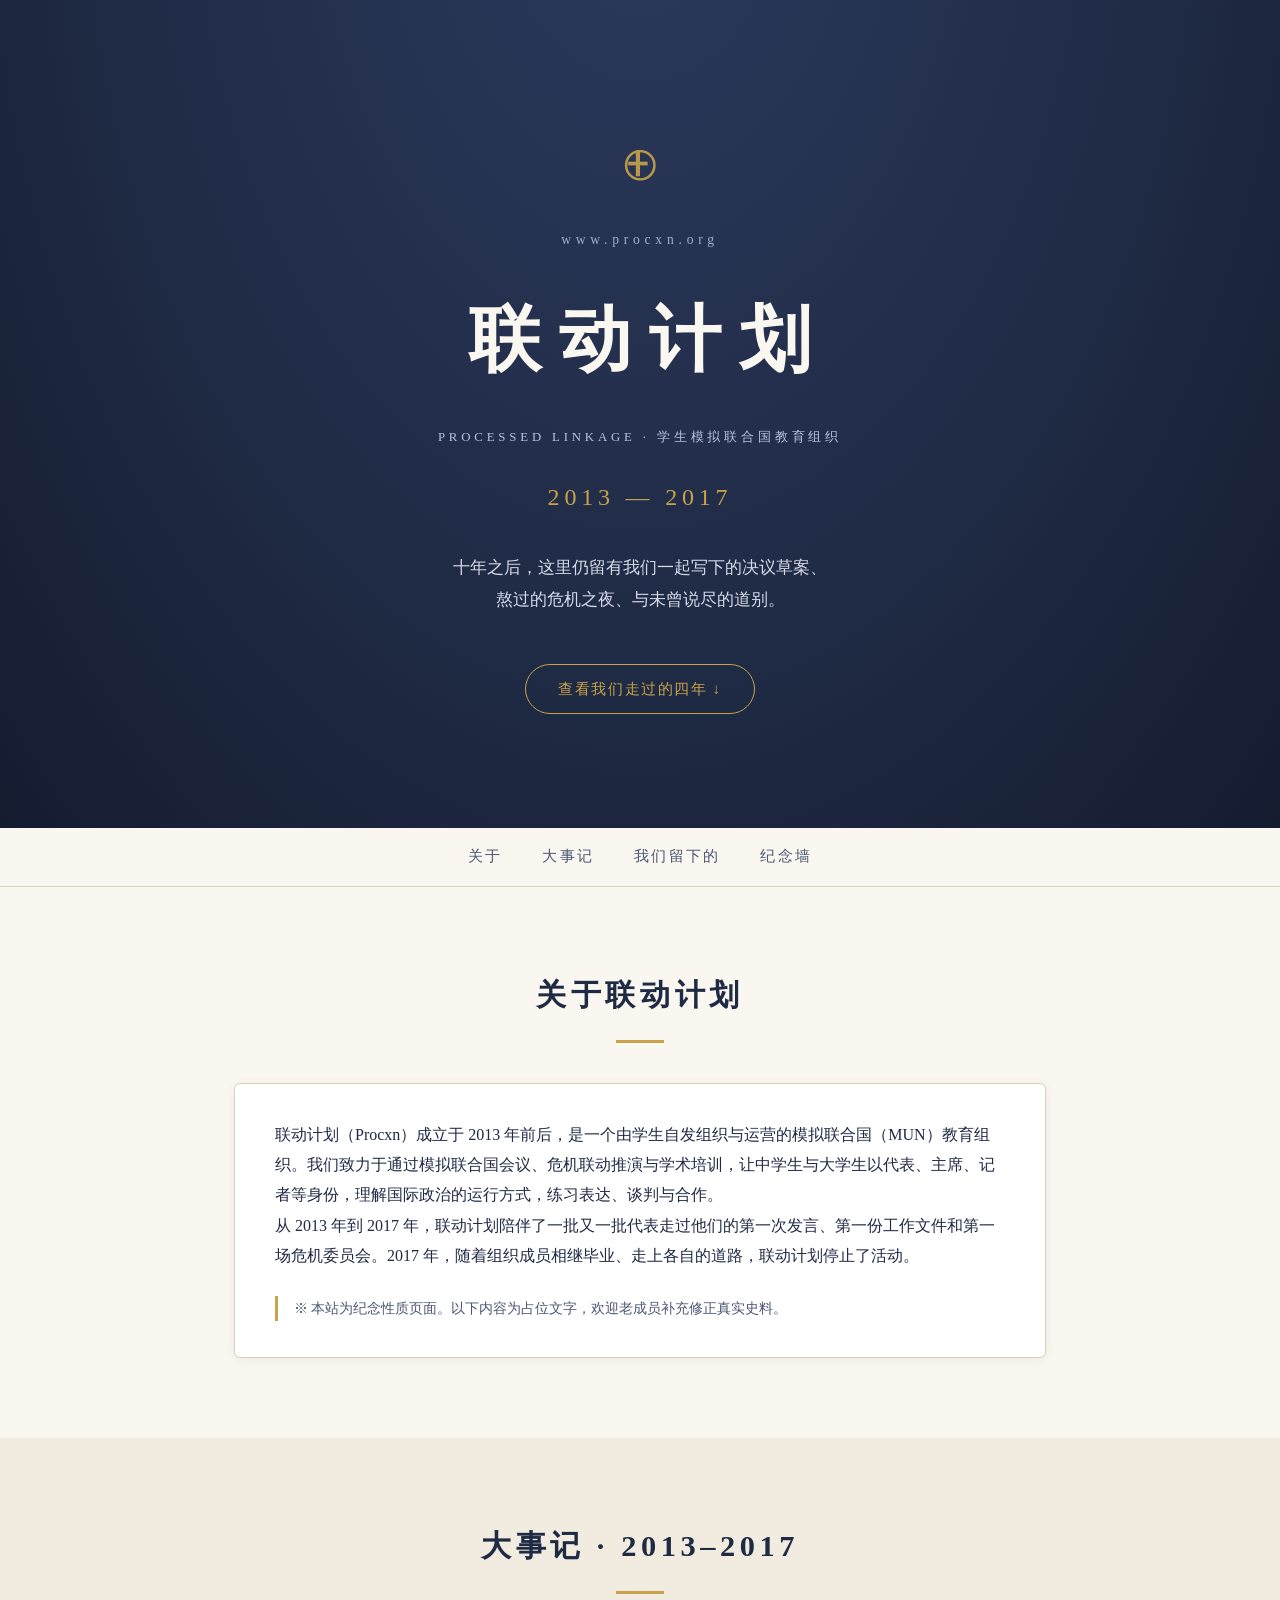
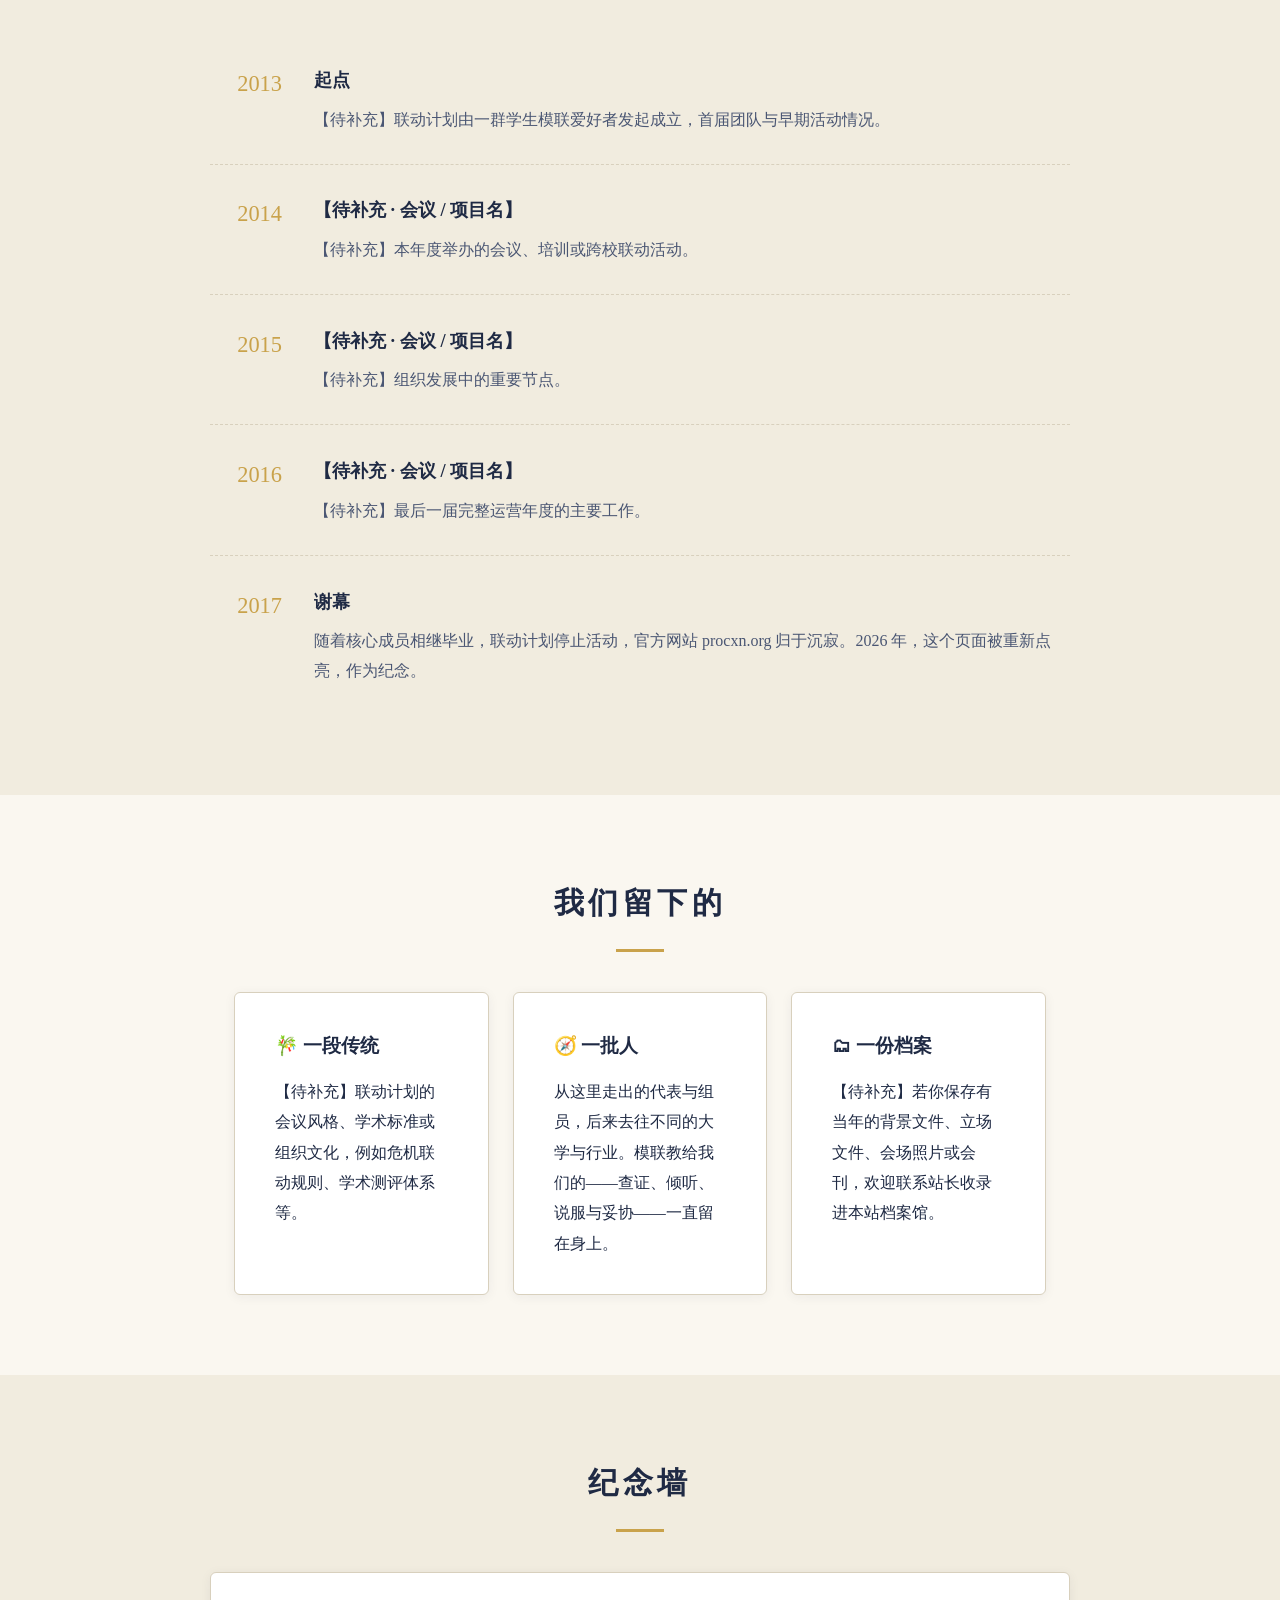
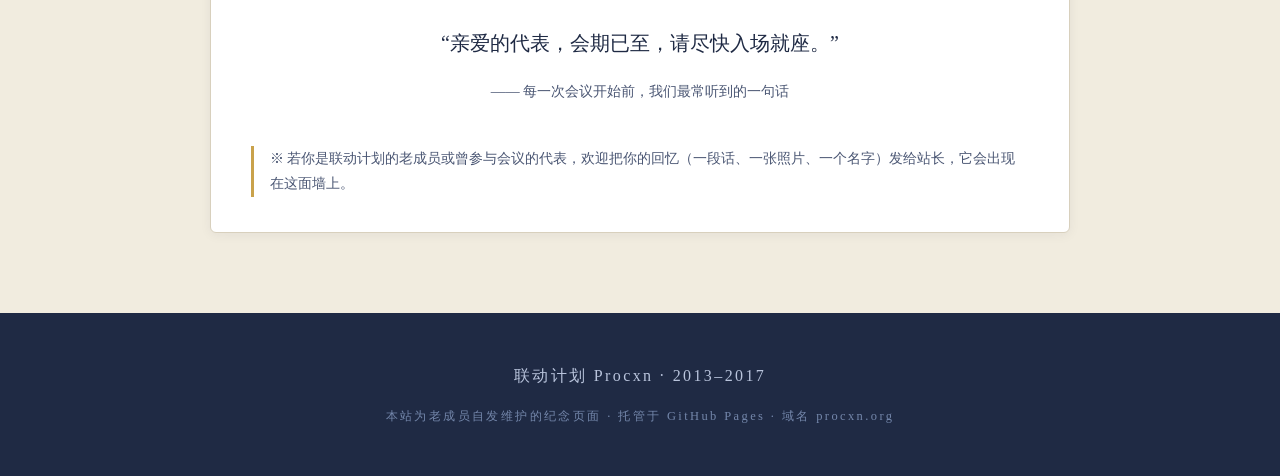
==== index.html @ 9a29ee9c "init: 联动计划纪念页（2013-2017）" ====
<!DOCTYPE html>
<html lang="zh-CN">
<head>
<meta charset="UTF-8">
<meta name="viewport" content="width=device-width, initial-scale=1.0">
<title>联动计划 Procxn · 2013–2017 纪念页</title>
<meta name="description" content="联动计划（procxn.org）——国内学生模拟联合国教育组织的纪念页面，纪念 2013–2017 年间我们一起完成的工作。">
<link rel="icon" href="data:image/svg+xml,%3Csvg xmlns='http://www.w3.org/2000/svg' viewBox='0 0 100 100'%3E%3Ccircle cx='50' cy='50' r='46' fill='%231f2a44'/%3E%3Ctext x='50' y='63' font-size='42' text-anchor='middle' fill='%23e8c979' font-family='Georgia,serif'%3EP%3C/text%3E%3C/svg%3E">
<link rel="stylesheet" href="style.css">
</head>
<body>

<header class="hero">
  <div class="hero-inner">
    <div class="emblem" aria-hidden="true">⊕</div>
    <p class="hero-domain">www.procxn.org</p>
    <h1>联动计划</h1>
    <p class="hero-sub">PROCESSED&nbsp;LINKAGE&nbsp;·&nbsp;学生模拟联合国教育组织</p>
    <p class="hero-years">2013 — 2017</p>
    <p class="hero-epitaph">十年之后，这里仍留有我们一起写下的决议草案、<br>熬过的危机之夜、与未曾说尽的道别。</p>
    <a class="hero-cta" href="#timeline">查看我们走过的四年 ↓</a>
  </div>
</header>

<nav class="nav" id="nav">
  <a href="#about">关于</a>
  <a href="#timeline">大事记</a>
  <a href="#legacy">我们留下的</a>
  <a href="#memory">纪念墙</a>
</nav>

<main>

<section class="section" id="about">
  <h2>关于联动计划</h2>
  <div class="card">
    <p>联动计划（Procxn）成立于 2013 年前后，是一个由学生自发组织与运营的模拟联合国（MUN）教育组织。我们致力于通过模拟联合国会议、危机联动推演与学术培训，让中学生与大学生以代表、主席、记者等身份，理解国际政治的运行方式，练习表达、谈判与合作。</p>
    <p>从 2013 年到 2017 年，联动计划陪伴了一批又一批代表走过他们的第一次发言、第一份工作文件和第一场危机委员会。2017 年，随着组织成员相继毕业、走上各自的道路，联动计划停止了活动。</p>
    <p class="note">※ 本站为纪念性质页面。以下内容为占位文字，欢迎老成员补充修正真实史料。</p>
  </div>
</section>

<section class="section section-alt" id="timeline">
  <h2>大事记 · 2013–2017</h2>
  <ol class="timeline">
    <li>
      <span class="tl-year">2013</span>
      <div class="tl-body">
        <h3>起点</h3>
        <p>【待补充】联动计划由一群学生模联爱好者发起成立，首届团队与早期活动情况。</p>
      </div>
    </li>
    <li>
      <span class="tl-year">2014</span>
      <div class="tl-body">
        <h3>【待补充 · 会议 / 项目名】</h3>
        <p>【待补充】本年度举办的会议、培训或跨校联动活动。</p>
      </div>
    </li>
    <li>
      <span class="tl-year">2015</span>
      <div class="tl-body">
        <h3>【待补充 · 会议 / 项目名】</h3>
        <p>【待补充】组织发展中的重要节点。</p>
      </div>
    </li>
    <li>
      <span class="tl-year">2016</span>
      <div class="tl-body">
        <h3>【待补充 · 会议 / 项目名】</h3>
        <p>【待补充】最后一届完整运营年度的主要工作。</p>
      </div>
    </li>
    <li>
      <span class="tl-year">2017</span>
      <div class="tl-body">
        <h3>谢幕</h3>
        <p>随着核心成员相继毕业，联动计划停止活动，官方网站 procxn.org 归于沉寂。2026 年，这个页面被重新点亮，作为纪念。</p>
      </div>
    </li>
  </ol>
</section>

<section class="section" id="legacy">
  <h2>我们留下的</h2>
  <div class="grid">
    <div class="card">
      <h3>🎋 一段传统</h3>
      <p>【待补充】联动计划的会议风格、学术标准或组织文化，例如危机联动规则、学术测评体系等。</p>
    </div>
    <div class="card">
      <h3>🧭 一批人</h3>
      <p>从这里走出的代表与组员，后来去往不同的大学与行业。模联教给我们的——查证、倾听、说服与妥协——一直留在身上。</p>
    </div>
    <div class="card">
      <h3>🗂 一份档案</h3>
      <p>【待补充】若你保存有当年的背景文件、立场文件、会场照片或会刊，欢迎联系站长收录进本站档案馆。</p>
    </div>
  </div>
</section>

<section class="section section-alt" id="memory">
  <h2>纪念墙</h2>
  <div class="card">
    <blockquote>
      “亲爱的代表，会期已至，请尽快入场就座。”
      <footer>—— 每一次会议开始前，我们最常听到的一句话</footer>
    </blockquote>
    <p class="note">※ 若你是联动计划的老成员或曾参与会议的代表，欢迎把你的回忆（一段话、一张照片、一个名字）发给站长，它会出现在这面墙上。</p>
  </div>
</section>

</main>

<footer class="footer">
  <p>联动计划 Procxn · 2013–2017</p>
  <p class="footer-small">本站为老成员自发维护的纪念页面 · 托管于 GitHub Pages · 域名 procxn.org</p>
</footer>

<script>
// 平滑滚动
document.querySelectorAll('a[href^="#"]').forEach(a => {
  a.addEventListener('click', e => {
    const t = document.querySelector(a.getAttribute('href'));
    if (t) { e.preventDefault(); t.scrollIntoView({ behavior: 'smooth' }); }
  });
});
</script>
</body>
</html>
---- style.css ----
/* 联动计划纪念页样式 —— 沉稳、庄重、略带联合国蓝与金色 */

:root {
  --ink: #1f2a44;        /* 联合国式深蓝 */
  --ink-soft: #4a5673;
  --paper: #faf7f0;      /* 米白纸张色 */
  --paper-alt: #f1ecdf;
  --gold: #c9a24b;       /* 纪念金 */
  --line: #d8d0bd;
}

* { box-sizing: border-box; margin: 0; padding: 0; }

html { scroll-behavior: smooth; }

body {
  font-family: "Source Han Serif SC", "Noto Serif SC", "Songti SC", SimSun, Georgia, serif;
  color: var(--ink);
  background: var(--paper);
  line-height: 1.9;
}

/* ---------- Hero ---------- */
.hero {
  min-height: 92vh;
  display: flex;
  align-items: center;
  justify-content: center;
  text-align: center;
  background:
    radial-gradient(ellipse at 50% -20%, #2c3a5e 0%, var(--ink) 60%, #141c30 100%);
  color: var(--paper);
  padding: 4rem 1.5rem;
}
.hero-inner { max-width: 720px; }
.emblem {
  font-size: 3.2rem;
  color: var(--gold);
  margin-bottom: 1rem;
  opacity: .9;
}
.hero-domain {
  letter-spacing: .35em;
  font-size: .85rem;
  color: #9fb0d0;
  margin-bottom: 1.2rem;
}
.hero h1 {
  font-size: clamp(2.6rem, 8vw, 4.5rem);
  font-weight: 700;
  letter-spacing: .25em;
  text-indent: .25em; /* 平衡字间距 */
}
.hero-sub {
  margin-top: 1rem;
  font-size: .8rem;
  letter-spacing: .3em;
  color: #b9c4dc;
}
.hero-years {
  margin-top: 1.6rem;
  font-size: 1.5rem;
  color: var(--gold);
  letter-spacing: .2em;
  font-family: Georgia, serif;
}
.hero-epitaph {
  margin-top: 2rem;
  font-size: 1.05rem;
  color: #d7dcea;
}
.hero-cta {
  display: inline-block;
  margin-top: 3rem;
  color: var(--gold);
  text-decoration: none;
  border: 1px solid var(--gold);
  padding: .6rem 2rem;
  border-radius: 2rem;
  font-size: .95rem;
  letter-spacing: .1em;
  transition: background .3s, color .3s;
}
.hero-cta:hover { background: var(--gold); color: #141c30; }

/* ---------- Nav ---------- */
.nav {
  position: sticky;
  top: 0;
  z-index: 10;
  display: flex;
  justify-content: center;
  gap: 2.5rem;
  background: rgba(250, 247, 240, .95);
  border-bottom: 1px solid var(--line);
  padding: .9rem 1rem;
  backdrop-filter: blur(6px);
}
.nav a {
  color: var(--ink-soft);
  text-decoration: none;
  font-size: .95rem;
  letter-spacing: .15em;
}
.nav a:hover { color: var(--gold); }

/* ---------- Sections ---------- */
.section {
  max-width: 860px;
  margin: 0 auto;
  padding: 5rem 1.5rem;
}
.section-alt {
  max-width: none;
  background: var(--paper-alt);
}
.section-alt > * { max-width: 860px; margin-left: auto; margin-right: auto; }

.section h2 {
  font-size: 1.9rem;
  letter-spacing: .15em;
  margin-bottom: 2.5rem;
  text-align: center;
}
.section h2::after {
  content: "";
  display: block;
  width: 3rem;
  height: 3px;
  background: var(--gold);
  margin: 1rem auto 0;
}

.card {
  background: #fff;
  border: 1px solid var(--line);
  border-radius: 6px;
  padding: 2.2rem 2.5rem;
  box-shadow: 0 2px 12px rgba(31, 42, 68, .06);
}

.note {
  margin-top: 1.5rem;
  font-size: .85rem;
  color: var(--ink-soft);
  border-left: 3px solid var(--gold);
  padding-left: 1rem;
}

/* ---------- Timeline ---------- */
.timeline { list-style: none; }
.timeline li {
  display: flex;
  gap: 2rem;
  padding: 1.8rem 0;
  border-bottom: 1px dashed var(--line);
}
.timeline li:last-child { border-bottom: none; }
.tl-year {
  flex: 0 0 4.5rem;
  font-family: Georgia, serif;
  font-size: 1.4rem;
  color: var(--gold);
  text-align: right;
}
.tl-body h3 { font-size: 1.15rem; margin-bottom: .4rem; }
.tl-body p { color: var(--ink-soft); }

/* ---------- Legacy grid ---------- */
.grid {
  display: grid;
  grid-template-columns: repeat(auto-fit, minmax(240px, 1fr));
  gap: 1.5rem;
}
.grid .card h3 { margin-bottom: .8rem; }

/* ---------- Memory ---------- */
blockquote {
  font-size: 1.25rem;
  text-align: center;
  padding: 1rem 0;
}
blockquote footer {
  margin-top: 1rem;
  font-size: .9rem;
  color: var(--ink-soft);
}

/* ---------- Footer ---------- */
.footer {
  background: var(--ink);
  color: #b9c4dc;
  text-align: center;
  padding: 3rem 1.5rem;
  letter-spacing: .15em;
}
.footer-small {
  margin-top: .8rem;
  font-size: .78rem;
  color: #7487ab;
}

@media (max-width: 600px) {
  .timeline li { flex-direction: column; gap: .3rem; }
  .tl-year { text-align: left; }
  .card { padding: 1.5rem 1.4rem; }
}
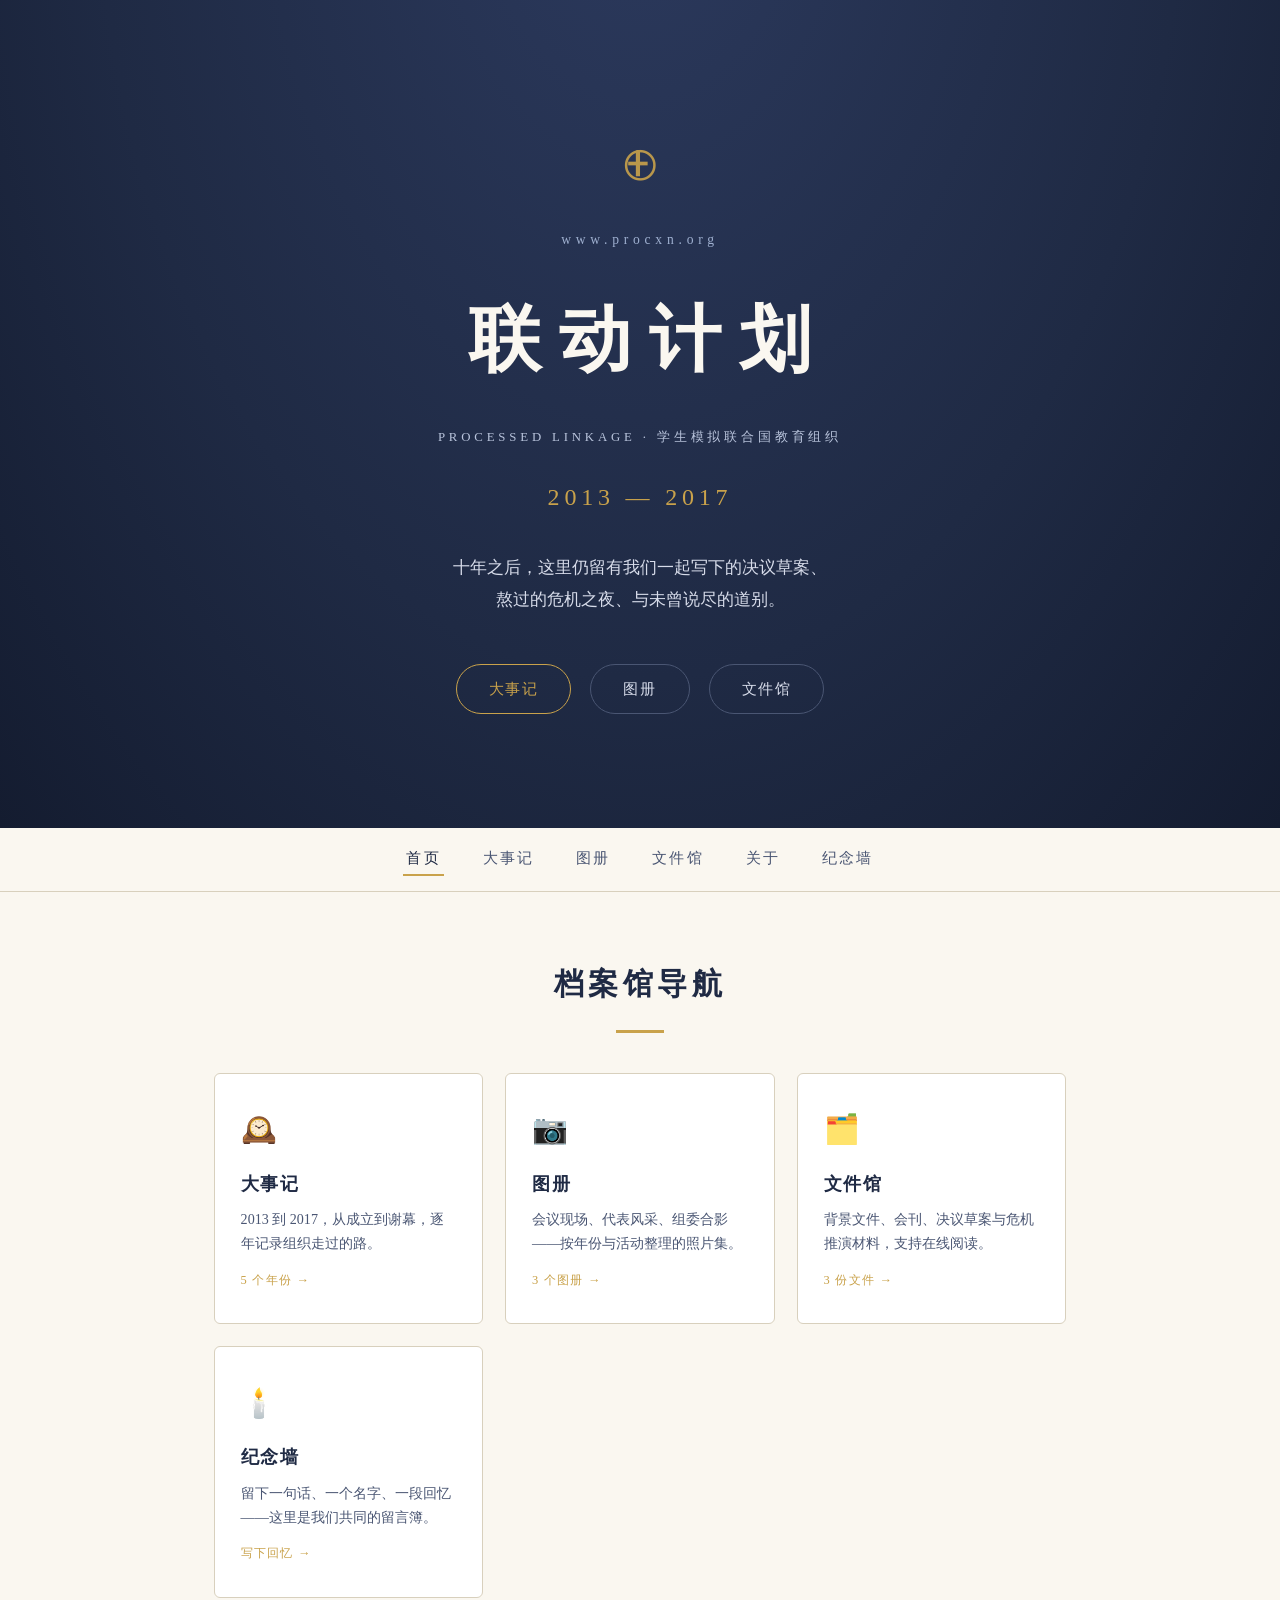
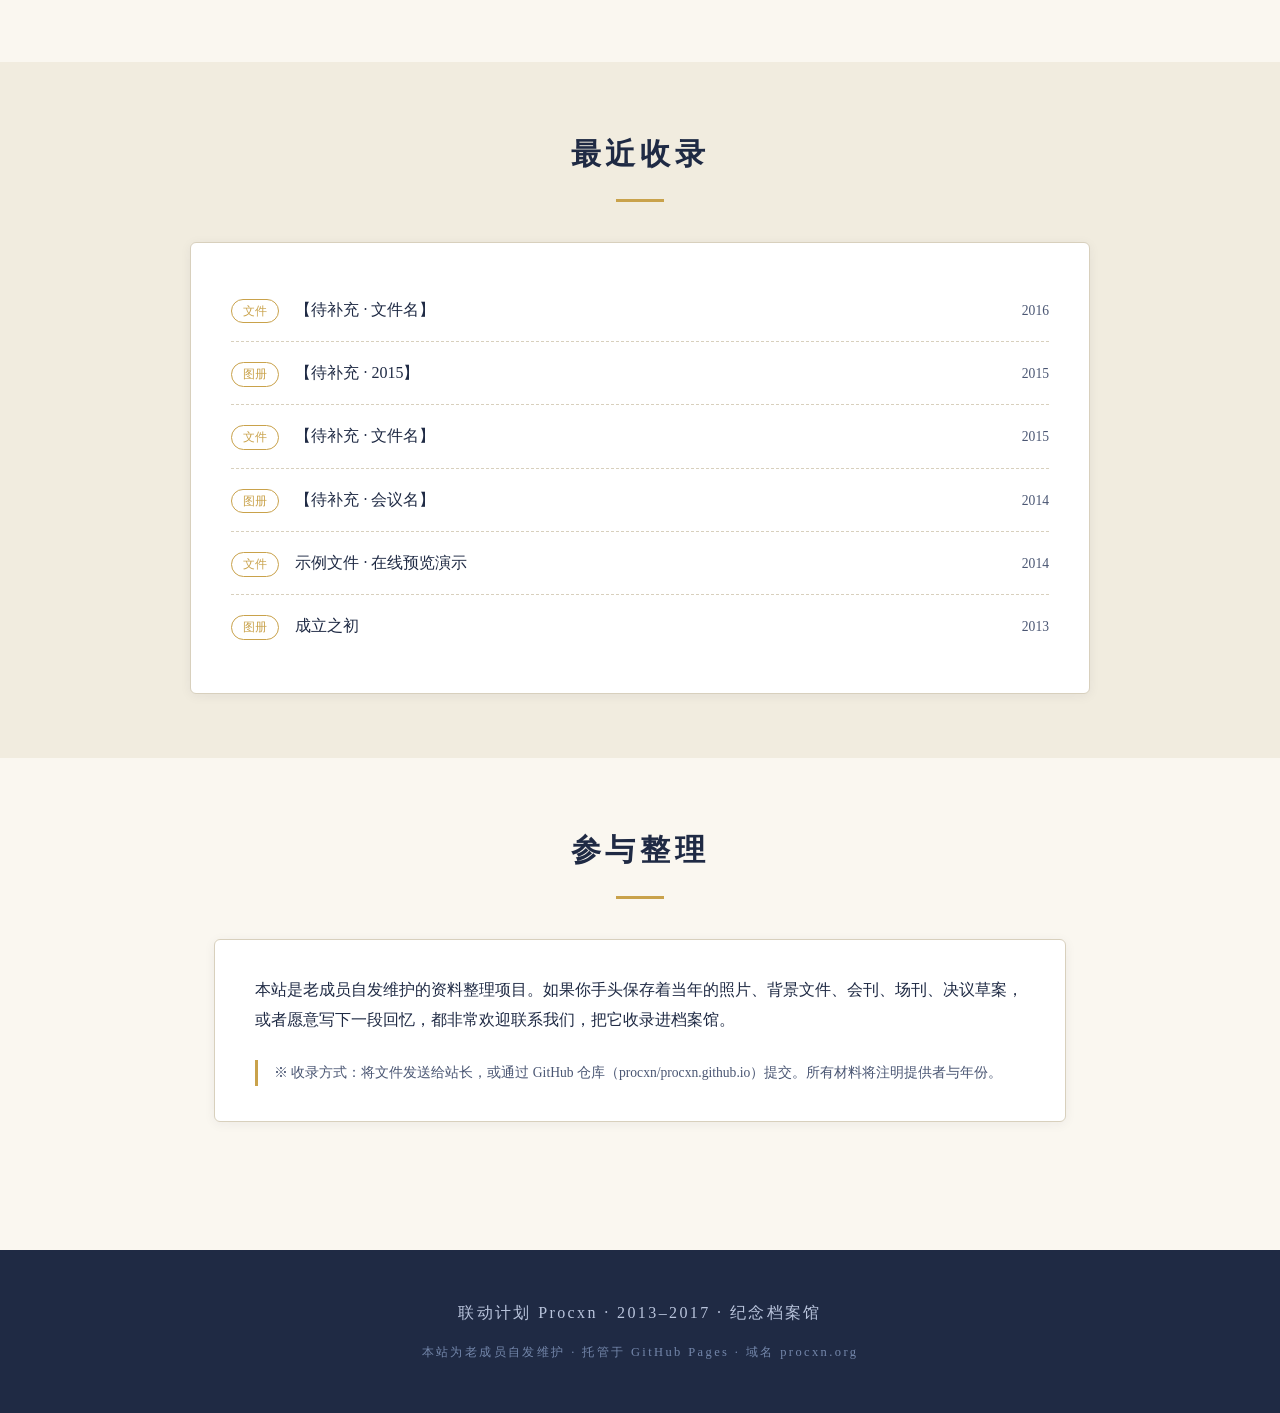
==== commit cff94546: "feat: 扩展为纪念档案馆——图册（灯箱预览）、文件馆（PDF 在线阅读/筛选）、大事记、纪念墙、多页导航" ====
--- a/index.html
+++ b/index.html
@@ -3,8 +3,8 @@
 <head>
 <meta charset="UTF-8">
 <meta name="viewport" content="width=device-width, initial-scale=1.0">
-<title>联动计划 Procxn · 2013–2017 纪念页</title>
-<meta name="description" content="联动计划（procxn.org）——国内学生模拟联合国教育组织的纪念页面，纪念 2013–2017 年间我们一起完成的工作。">
+<title>联动计划 Procxn · 2013–2017 纪念档案馆</title>
+<meta name="description" content="联动计划（procxn.org）——国内学生模拟联合国教育组织的纪念档案馆：大事记、图册、历史文件与纪念墙。">
 <link rel="icon" href="data:image/svg+xml,%3Csvg xmlns='http://www.w3.org/2000/svg' viewBox='0 0 100 100'%3E%3Ccircle cx='50' cy='50' r='46' fill='%231f2a44'/%3E%3Ctext x='50' y='63' font-size='42' text-anchor='middle' fill='%23e8c979' font-family='Georgia,serif'%3EP%3C/text%3E%3C/svg%3E">
 <link rel="stylesheet" href="style.css">
 </head>
@@ -18,113 +18,104 @@
     <p class="hero-sub">PROCESSED&nbsp;LINKAGE&nbsp;·&nbsp;学生模拟联合国教育组织</p>
     <p class="hero-years">2013 — 2017</p>
     <p class="hero-epitaph">十年之后，这里仍留有我们一起写下的决议草案、<br>熬过的危机之夜、与未曾说尽的道别。</p>
-    <a class="hero-cta" href="#timeline">查看我们走过的四年 ↓</a>
+    <div class="hero-actions">
+      <a class="hero-cta" href="timeline.html">大事记</a>
+      <a class="btn-line" href="gallery.html">图册</a>
+      <a class="btn-line" href="documents.html">文件馆</a>
+    </div>
   </div>
 </header>
 
-<nav class="nav" id="nav">
-  <a href="#about">关于</a>
-  <a href="#timeline">大事记</a>
-  <a href="#legacy">我们留下的</a>
-  <a href="#memory">纪念墙</a>
+<nav class="nav">
+  <a href="index.html" class="active">首页</a>
+  <a href="timeline.html">大事记</a>
+  <a href="gallery.html">图册</a>
+  <a href="documents.html">文件馆</a>
+  <a href="about.html">关于</a>
+  <a href="memory.html">纪念墙</a>
 </nav>
 
 <main>
 
-<section class="section" id="about">
-  <h2>关于联动计划</h2>
-  <div class="card">
-    <p>联动计划（Procxn）成立于 2013 年前后，是一个由学生自发组织与运营的模拟联合国（MUN）教育组织。我们致力于通过模拟联合国会议、危机联动推演与学术培训，让中学生与大学生以代表、主席、记者等身份，理解国际政治的运行方式，练习表达、谈判与合作。</p>
-    <p>从 2013 年到 2017 年，联动计划陪伴了一批又一批代表走过他们的第一次发言、第一份工作文件和第一场危机委员会。2017 年，随着组织成员相继毕业、走上各自的道路，联动计划停止了活动。</p>
-    <p class="note">※ 本站为纪念性质页面。以下内容为占位文字，欢迎老成员补充修正真实史料。</p>
+<section class="section">
+  <h2>档案馆导航</h2>
+  <div class="portal">
+    <a href="timeline.html">
+      <span class="ico">🕰️</span>
+      <h3>大事记</h3>
+      <p>2013 到 2017，从成立到谢幕，逐年记录组织走过的路。</p>
+      <span class="cnt">5 个年份 →</span>
+    </a>
+    <a href="gallery.html">
+      <span class="ico">📷</span>
+      <h3>图册</h3>
+      <p>会议现场、代表风采、组委合影——按年份与活动整理的照片集。</p>
+      <span class="cnt" id="album-count"></span>
+    </a>
+    <a href="documents.html">
+      <span class="ico">🗂️</span>
+      <h3>文件馆</h3>
+      <p>背景文件、会刊、决议草案与危机推演材料，支持在线阅读。</p>
+      <span class="cnt" id="doc-count"></span>
+    </a>
+    <a href="memory.html">
+      <span class="ico">🕯️</span>
+      <h3>纪念墙</h3>
+      <p>留下一句话、一个名字、一段回忆——这里是我们共同的留言簿。</p>
+      <span class="cnt">写下回忆 →</span>
+    </a>
   </div>
 </section>
 
-<section class="section section-alt" id="timeline">
-  <h2>大事记 · 2013–2017</h2>
-  <ol class="timeline">
-    <li>
-      <span class="tl-year">2013</span>
-      <div class="tl-body">
-        <h3>起点</h3>
-        <p>【待补充】联动计划由一群学生模联爱好者发起成立，首届团队与早期活动情况。</p>
-      </div>
-    </li>
-    <li>
-      <span class="tl-year">2014</span>
-      <div class="tl-body">
-        <h3>【待补充 · 会议 / 项目名】</h3>
-        <p>【待补充】本年度举办的会议、培训或跨校联动活动。</p>
-      </div>
-    </li>
-    <li>
-      <span class="tl-year">2015</span>
-      <div class="tl-body">
-        <h3>【待补充 · 会议 / 项目名】</h3>
-        <p>【待补充】组织发展中的重要节点。</p>
-      </div>
-    </li>
-    <li>
-      <span class="tl-year">2016</span>
-      <div class="tl-body">
-        <h3>【待补充 · 会议 / 项目名】</h3>
-        <p>【待补充】最后一届完整运营年度的主要工作。</p>
-      </div>
-    </li>
-    <li>
-      <span class="tl-year">2017</span>
-      <div class="tl-body">
-        <h3>谢幕</h3>
-        <p>随着核心成员相继毕业，联动计划停止活动，官方网站 procxn.org 归于沉寂。2026 年，这个页面被重新点亮，作为纪念。</p>
-      </div>
-    </li>
-  </ol>
-</section>
-
-<section class="section" id="legacy">
-  <h2>我们留下的</h2>
-  <div class="grid">
-    <div class="card">
-      <h3>🎋 一段传统</h3>
-      <p>【待补充】联动计划的会议风格、学术标准或组织文化，例如危机联动规则、学术测评体系等。</p>
-    </div>
-    <div class="card">
-      <h3>🧭 一批人</h3>
-      <p>从这里走出的代表与组员，后来去往不同的大学与行业。模联教给我们的——查证、倾听、说服与妥协——一直留在身上。</p>
-    </div>
-    <div class="card">
-      <h3>🗂 一份档案</h3>
-      <p>【待补充】若你保存有当年的背景文件、立场文件、会场照片或会刊，欢迎联系站长收录进本站档案馆。</p>
-    </div>
+<section class="section section-alt">
+  <div class="inner">
+    <h2>最近收录</h2>
+    <div class="card" id="recent-list"></div>
   </div>
 </section>
 
-<section class="section section-alt" id="memory">
-  <h2>纪念墙</h2>
+<section class="section">
+  <h2>参与整理</h2>
   <div class="card">
-    <blockquote>
-      “亲爱的代表，会期已至，请尽快入场就座。”
-      <footer>—— 每一次会议开始前，我们最常听到的一句话</footer>
-    </blockquote>
-    <p class="note">※ 若你是联动计划的老成员或曾参与会议的代表，欢迎把你的回忆（一段话、一张照片、一个名字）发给站长，它会出现在这面墙上。</p>
+    <p>本站是老成员自发维护的资料整理项目。如果你手头保存着当年的照片、背景文件、会刊、场刊、决议草案，或者愿意写下一段回忆，都非常欢迎联系我们，把它收录进档案馆。</p>
+    <p class="note">※ 收录方式：将文件发送给站长，或通过 GitHub 仓库（procxn/procxn.github.io）提交。所有材料将注明提供者与年份。</p>
   </div>
 </section>
 
 </main>
 
 <footer class="footer">
-  <p>联动计划 Procxn · 2013–2017</p>
-  <p class="footer-small">本站为老成员自发维护的纪念页面 · 托管于 GitHub Pages · 域名 procxn.org</p>
+  <p>联动计划 Procxn · 2013–2017 · 纪念档案馆</p>
+  <p class="footer-small">本站为老成员自发维护 · 托管于 GitHub Pages · 域名 procxn.org</p>
 </footer>
 
+<script src="data.js"></script>
 <script>
-// 平滑滚动
-document.querySelectorAll('a[href^="#"]').forEach(a => {
-  a.addEventListener('click', e => {
-    const t = document.querySelector(a.getAttribute('href'));
-    if (t) { e.preventDefault(); t.scrollIntoView({ behavior: 'smooth' }); }
+// 板块计数
+document.getElementById('album-count').textContent =
+  SITE_DATA.albums.length + ' 个图册 →';
+document.getElementById('doc-count').textContent =
+  SITE_DATA.documents.length + ' 份文件 →';
+
+// 最近收录：图册与文件按年份倒序取前 6
+(function () {
+  var items = [];
+  SITE_DATA.albums.forEach(function (a) {
+    items.push({ type: '图册', title: a.title, year: a.year,
+                 href: 'album.html?album=' + encodeURIComponent(a.id) });
   });
-});
+  SITE_DATA.documents.forEach(function (d) {
+    items.push({ type: '文件', title: d.title, year: d.year, href: 'documents.html' });
+  });
+  items.sort(function (x, y) { return (y.year + '').localeCompare(x.year + ''); });
+  var box = document.getElementById('recent-list');
+  if (!items.length) { box.innerHTML = '<p class="note">暂无收录。</p>'; return; }
+  box.innerHTML = items.slice(0, 6).map(function (it) {
+    return '<div class="recent-item"><span class="tag">' + it.type + '</span>' +
+           '<a href="' + it.href + '">' + it.title + '</a>' +
+           '<span class="yr">' + it.year + '</span></div>';
+  }).join('');
+})();
 </script>
 </body>
 </html>
--- a/style.css
+++ b/style.css
@@ -1,16 +1,15 @@
-/* 联动计划纪念页样式 —— 沉稳、庄重、略带联合国蓝与金色 */
+/* 联动计划纪念档案馆 —— 沉稳、庄重、联合国蓝与纪念金 */
 
 :root {
-  --ink: #1f2a44;        /* 联合国式深蓝 */
+  --ink: #1f2a44;
   --ink-soft: #4a5673;
-  --paper: #faf7f0;      /* 米白纸张色 */
+  --paper: #faf7f0;
   --paper-alt: #f1ecdf;
-  --gold: #c9a24b;       /* 纪念金 */
+  --gold: #c9a24b;
   --line: #d8d0bd;
 }
 
 * { box-sizing: border-box; margin: 0; padding: 0; }
-
 html { scroll-behavior: smooth; }
 
 body {
@@ -20,58 +19,32 @@
   line-height: 1.9;
 }
 
-/* ---------- Hero ---------- */
+/* ---------- 首页 Hero ---------- */
 .hero {
   min-height: 92vh;
   display: flex;
   align-items: center;
   justify-content: center;
   text-align: center;
-  background:
-    radial-gradient(ellipse at 50% -20%, #2c3a5e 0%, var(--ink) 60%, #141c30 100%);
+  background: radial-gradient(ellipse at 50% -20%, #2c3a5e 0%, var(--ink) 60%, #141c30 100%);
   color: var(--paper);
   padding: 4rem 1.5rem;
 }
-.hero-inner { max-width: 720px; }
-.emblem {
-  font-size: 3.2rem;
-  color: var(--gold);
-  margin-bottom: 1rem;
-  opacity: .9;
-}
-.hero-domain {
-  letter-spacing: .35em;
-  font-size: .85rem;
-  color: #9fb0d0;
-  margin-bottom: 1.2rem;
-}
+.hero-inner { max-width: 760px; }
+.emblem { font-size: 3.2rem; color: var(--gold); margin-bottom: 1rem; opacity: .9; }
+.hero-domain { letter-spacing: .35em; font-size: .85rem; color: #9fb0d0; margin-bottom: 1.2rem; }
 .hero h1 {
   font-size: clamp(2.6rem, 8vw, 4.5rem);
   font-weight: 700;
   letter-spacing: .25em;
-  text-indent: .25em; /* 平衡字间距 */
-}
-.hero-sub {
-  margin-top: 1rem;
-  font-size: .8rem;
-  letter-spacing: .3em;
-  color: #b9c4dc;
-}
-.hero-years {
-  margin-top: 1.6rem;
-  font-size: 1.5rem;
-  color: var(--gold);
-  letter-spacing: .2em;
-  font-family: Georgia, serif;
-}
-.hero-epitaph {
-  margin-top: 2rem;
-  font-size: 1.05rem;
-  color: #d7dcea;
-}
-.hero-cta {
+  text-indent: .25em;
+}
+.hero-sub { margin-top: 1rem; font-size: .8rem; letter-spacing: .3em; color: #b9c4dc; }
+.hero-years { margin-top: 1.6rem; font-size: 1.5rem; color: var(--gold); letter-spacing: .2em; font-family: Georgia, serif; }
+.hero-epitaph { margin-top: 2rem; font-size: 1.05rem; color: #d7dcea; }
+.hero-actions { margin-top: 3rem; display: flex; gap: 1.2rem; justify-content: center; flex-wrap: wrap; }
+.hero-cta, .btn-gold, .btn-line {
   display: inline-block;
-  margin-top: 3rem;
   color: var(--gold);
   text-decoration: none;
   border: 1px solid var(--gold);
@@ -80,128 +53,238 @@
   font-size: .95rem;
   letter-spacing: .1em;
   transition: background .3s, color .3s;
-}
-.hero-cta:hover { background: var(--gold); color: #141c30; }
-
-/* ---------- Nav ---------- */
+  cursor: pointer;
+  background: transparent;
+  font-family: inherit;
+}
+.btn-line { color: #d7dcea; border-color: #4a5673; }
+.hero-cta:hover, .btn-gold:hover { background: var(--gold); color: #141c30; }
+.btn-line:hover { border-color: var(--gold); color: var(--gold); }
+
+/* ---------- 子页页头 ---------- */
+.pagehead {
+  background: linear-gradient(180deg, #223052 0%, var(--ink) 100%);
+  color: var(--paper);
+  text-align: center;
+  padding: 4rem 1.5rem 3rem;
+}
+.pagehead h1 { font-size: 2.2rem; letter-spacing: .2em; text-indent: .2em; }
+.pagehead p { margin-top: .8rem; color: #b9c4dc; font-size: .95rem; letter-spacing: .1em; }
+.crumb { margin-bottom: 1.2rem; font-size: .85rem; letter-spacing: .1em; }
+.crumb a { color: #9fb0d0; text-decoration: none; }
+.crumb a:hover { color: var(--gold); }
+
+/* ---------- 导航 ---------- */
 .nav {
   position: sticky;
   top: 0;
   z-index: 10;
   display: flex;
   justify-content: center;
-  gap: 2.5rem;
-  background: rgba(250, 247, 240, .95);
+  gap: 2.2rem;
+  background: rgba(250, 247, 240, .96);
   border-bottom: 1px solid var(--line);
   padding: .9rem 1rem;
   backdrop-filter: blur(6px);
-}
-.nav a {
-  color: var(--ink-soft);
-  text-decoration: none;
-  font-size: .95rem;
-  letter-spacing: .15em;
-}
+  flex-wrap: wrap;
+}
+.nav a { color: var(--ink-soft); text-decoration: none; font-size: .95rem; letter-spacing: .15em; padding: .1rem .2rem; }
 .nav a:hover { color: var(--gold); }
-
-/* ---------- Sections ---------- */
-.section {
-  max-width: 860px;
-  margin: 0 auto;
-  padding: 5rem 1.5rem;
-}
-.section-alt {
-  max-width: none;
-  background: var(--paper-alt);
-}
-.section-alt > * { max-width: 860px; margin-left: auto; margin-right: auto; }
-
+.nav a.active { color: var(--ink); border-bottom: 2px solid var(--gold); }
+
+/* ---------- 通用区块 ---------- */
+.section { max-width: 900px; margin: 0 auto; padding: 4rem 1.5rem; }
+.section-alt { max-width: none; background: var(--paper-alt); }
+.section-alt > .inner { max-width: 900px; margin: 0 auto; }
 .section h2 {
-  font-size: 1.9rem;
-  letter-spacing: .15em;
-  margin-bottom: 2.5rem;
-  text-align: center;
+  font-size: 1.9rem; letter-spacing: .15em; margin-bottom: 2.5rem; text-align: center;
 }
 .section h2::after {
-  content: "";
-  display: block;
-  width: 3rem;
-  height: 3px;
-  background: var(--gold);
-  margin: 1rem auto 0;
-}
-
+  content: ""; display: block; width: 3rem; height: 3px;
+  background: var(--gold); margin: 1rem auto 0;
+}
 .card {
+  background: #fff; border: 1px solid var(--line); border-radius: 6px;
+  padding: 2.2rem 2.5rem; box-shadow: 0 2px 12px rgba(31, 42, 68, .06);
+}
+.note {
+  margin-top: 1.5rem; font-size: .85rem; color: var(--ink-soft);
+  border-left: 3px solid var(--gold); padding-left: 1rem;
+}
+
+/* ---------- 首页板块卡片 ---------- */
+.portal {
+  display: grid;
+  grid-template-columns: repeat(auto-fit, minmax(230px, 1fr));
+  gap: 1.4rem;
+}
+.portal a {
+  display: block; text-decoration: none; color: inherit;
+  background: #fff; border: 1px solid var(--line); border-radius: 6px;
+  padding: 1.8rem 1.6rem; transition: transform .2s, box-shadow .2s, border-color .2s;
+}
+.portal a:hover {
+  transform: translateY(-4px);
+  box-shadow: 0 8px 24px rgba(31, 42, 68, .12);
+  border-color: var(--gold);
+}
+.portal .ico { font-size: 1.8rem; }
+.portal h3 { margin: .6rem 0 .4rem; font-size: 1.15rem; letter-spacing: .1em; }
+.portal p { font-size: .88rem; color: var(--ink-soft); line-height: 1.7; }
+.portal .cnt { display: inline-block; margin-top: .8rem; font-size: .78rem; color: var(--gold); letter-spacing: .1em; }
+
+/* 最近收录 */
+.recent-item {
+  display: flex; gap: 1rem; align-items: baseline;
+  padding: 1rem 0; border-bottom: 1px dashed var(--line);
+}
+.recent-item:last-child { border-bottom: none; }
+.recent-item .tag {
+  flex: 0 0 auto; font-size: .75rem; color: var(--gold);
+  border: 1px solid var(--gold); border-radius: 1rem; padding: 0 .7rem;
+}
+.recent-item a { color: var(--ink); text-decoration: none; }
+.recent-item a:hover { color: var(--gold); }
+.recent-item .yr { margin-left: auto; color: var(--ink-soft); font-size: .85rem; font-family: Georgia, serif; }
+
+/* ---------- 图册列表 ---------- */
+.album-grid {
+  display: grid;
+  grid-template-columns: repeat(auto-fill, minmax(250px, 1fr));
+  gap: 1.5rem;
+}
+.album-card {
+  display: block; text-decoration: none; color: inherit;
+  background: #fff; border: 1px solid var(--line); border-radius: 6px;
+  overflow: hidden; transition: transform .2s, box-shadow .2s;
+}
+.album-card:hover { transform: translateY(-4px); box-shadow: 0 8px 24px rgba(31, 42, 68, .14); }
+.album-card .cover { width: 100%; height: 170px; object-fit: cover; display: block; background: var(--ink); }
+.album-card .cover.empty { display: flex; align-items: center; justify-content: center; color: #9fb0d0; font-size: .9rem; letter-spacing: .2em; }
+.album-card .meta { padding: 1.1rem 1.3rem 1.3rem; }
+.album-card h3 { font-size: 1.08rem; letter-spacing: .08em; }
+.album-card .yr { color: var(--gold); font-family: Georgia, serif; font-size: .9rem; }
+.album-card p { font-size: .85rem; color: var(--ink-soft); margin-top: .4rem; line-height: 1.7; }
+
+/* ---------- 图册内页 ---------- */
+.photo-grid {
+  columns: 3 240px; column-gap: 1rem;
+}
+.photo-grid figure {
+  break-inside: avoid; margin: 0 0 1rem;
+  border: 1px solid var(--line); border-radius: 4px; overflow: hidden;
+  background: #fff; cursor: zoom-in;
+}
+.photo-grid img { width: 100%; display: block; transition: transform .3s; }
+.photo-grid figure:hover img { transform: scale(1.02); }
+.photo-grid figcaption { font-size: .8rem; color: var(--ink-soft); padding: .5rem .8rem; }
+.empty-state {
+  text-align: center; padding: 4rem 1rem; color: var(--ink-soft);
+  border: 1px dashed var(--line); border-radius: 6px; background: #fff;
+}
+.empty-state .ico { font-size: 2.4rem; display: block; margin-bottom: 1rem; opacity: .6; }
+
+/* ---------- 灯箱 ---------- */
+.lightbox {
+  display: none; position: fixed; inset: 0; z-index: 100;
+  background: rgba(10, 14, 24, .94);
+  align-items: center; justify-content: center;
+}
+.lightbox.open { display: flex; }
+.lightbox img { max-width: 88vw; max-height: 82vh; border: 1px solid rgba(201, 162, 75, .4); }
+.lb-caption {
+  position: absolute; bottom: 2.2rem; left: 0; right: 0;
+  text-align: center; color: #d7dcea; font-size: .95rem; letter-spacing: .05em; padding: 0 3rem;
+}
+.lb-count {
+  position: absolute; top: 1.4rem; left: 50%; transform: translateX(-50%);
+  color: #9fb0d0; font-family: Georgia, serif; letter-spacing: .2em; font-size: .9rem;
+}
+.lb-btn {
+  position: absolute; background: none; border: none; color: #e8dfc8;
+  font-size: 2.6rem; cursor: pointer; line-height: 1; padding: 1rem;
+  font-family: Georgia, serif; transition: color .2s;
+}
+.lb-btn:hover { color: var(--gold); }
+.lb-prev { left: .5rem; top: 50%; transform: translateY(-50%); }
+.lb-next { right: .5rem; top: 50%; transform: translateY(-50%); }
+.lb-close { right: .5rem; top: .4rem; font-size: 2rem; }
+
+/* ---------- 文件馆 ---------- */
+.filter-bar { display: flex; gap: .8rem; flex-wrap: wrap; margin-bottom: 2rem; align-items: center; }
+.filter-bar input, .filter-bar select {
+  font-family: inherit; font-size: .92rem; color: var(--ink);
+  border: 1px solid var(--line); border-radius: 4px; padding: .5rem .9rem;
   background: #fff;
-  border: 1px solid var(--line);
-  border-radius: 6px;
-  padding: 2.2rem 2.5rem;
-  box-shadow: 0 2px 12px rgba(31, 42, 68, .06);
-}
-
-.note {
-  margin-top: 1.5rem;
-  font-size: .85rem;
-  color: var(--ink-soft);
-  border-left: 3px solid var(--gold);
-  padding-left: 1rem;
-}
-
-/* ---------- Timeline ---------- */
+}
+.filter-bar input { flex: 1 1 220px; }
+.filter-bar select { min-width: 130px; }
+.doc-grid { display: grid; grid-template-columns: repeat(auto-fill, minmax(260px, 1fr)); gap: 1.4rem; }
+.doc-card {
+  background: #fff; border: 1px solid var(--line); border-radius: 6px;
+  padding: 1.5rem 1.6rem; display: flex; flex-direction: column; gap: .6rem;
+}
+.doc-card .cat {
+  align-self: flex-start; font-size: .75rem; color: var(--gold);
+  border: 1px solid var(--gold); border-radius: 1rem; padding: 0 .7rem; letter-spacing: .1em;
+}
+.doc-card h3 { font-size: 1.05rem; letter-spacing: .05em; line-height: 1.6; }
+.doc-card .desc { font-size: .85rem; color: var(--ink-soft); line-height: 1.75; flex: 1; }
+.doc-card .acts { display: flex; gap: .8rem; margin-top: .4rem; }
+.doc-card .acts button, .doc-card .acts a {
+  font-family: inherit; font-size: .85rem; text-decoration: none; cursor: pointer;
+  border-radius: 2rem; padding: .3rem 1.2rem; letter-spacing: .08em;
+  border: 1px solid var(--gold); background: transparent; color: var(--gold);
+  transition: background .25s, color .25s;
+}
+.doc-card .acts button:hover:not(:disabled), .doc-card .acts a:hover { background: var(--gold); color: #fff; }
+.doc-card .acts button:disabled { border-color: var(--line); color: #b0a88f; cursor: not-allowed; }
+
+/* PDF 预览弹窗 */
+.viewer {
+  display: none; position: fixed; inset: 0; z-index: 100;
+  background: rgba(10, 14, 24, .92);
+}
+.viewer.open { display: flex; flex-direction: column; }
+.viewer-bar {
+  display: flex; align-items: center; gap: 1rem;
+  padding: .8rem 1.4rem; color: #e8dfc8; background: rgba(20, 28, 48, .9);
+}
+.viewer-bar .vt { flex: 1; font-size: .95rem; letter-spacing: .05em; overflow: hidden; white-space: nowrap; text-overflow: ellipsis; }
+.viewer-bar a, .viewer-bar button {
+  font-family: inherit; font-size: .85rem; cursor: pointer; text-decoration: none;
+  color: var(--gold); border: 1px solid var(--gold); background: transparent;
+  border-radius: 2rem; padding: .25rem 1.1rem; letter-spacing: .08em;
+}
+.viewer-bar a:hover, .viewer-bar button:hover { background: var(--gold); color: #fff; }
+.viewer iframe { flex: 1; width: 100%; border: none; background: #525659; }
+
+/* ---------- 大事记 ---------- */
 .timeline { list-style: none; }
-.timeline li {
-  display: flex;
-  gap: 2rem;
-  padding: 1.8rem 0;
-  border-bottom: 1px dashed var(--line);
-}
+.timeline li { display: flex; gap: 2rem; padding: 1.8rem 0; border-bottom: 1px dashed var(--line); }
 .timeline li:last-child { border-bottom: none; }
-.tl-year {
-  flex: 0 0 4.5rem;
-  font-family: Georgia, serif;
-  font-size: 1.4rem;
-  color: var(--gold);
-  text-align: right;
-}
+.tl-year { flex: 0 0 4.5rem; font-family: Georgia, serif; font-size: 1.4rem; color: var(--gold); text-align: right; }
 .tl-body h3 { font-size: 1.15rem; margin-bottom: .4rem; }
 .tl-body p { color: var(--ink-soft); }
 
-/* ---------- Legacy grid ---------- */
-.grid {
-  display: grid;
-  grid-template-columns: repeat(auto-fit, minmax(240px, 1fr));
-  gap: 1.5rem;
-}
-.grid .card h3 { margin-bottom: .8rem; }
-
-/* ---------- Memory ---------- */
-blockquote {
-  font-size: 1.25rem;
-  text-align: center;
-  padding: 1rem 0;
-}
-blockquote footer {
-  margin-top: 1rem;
-  font-size: .9rem;
-  color: var(--ink-soft);
-}
-
-/* ---------- Footer ---------- */
+/* ---------- 纪念墙 ---------- */
+.wall { display: grid; grid-template-columns: repeat(auto-fill, minmax(260px, 1fr)); gap: 1.4rem; }
+.wall .card { padding: 1.8rem 1.8rem; }
+.wall blockquote { font-size: 1.05rem; text-align: left; }
+.wall blockquote footer { margin-top: 1rem; font-size: .85rem; color: var(--ink-soft); text-align: right; }
+
+/* ---------- 页脚 ---------- */
 .footer {
-  background: var(--ink);
-  color: #b9c4dc;
-  text-align: center;
-  padding: 3rem 1.5rem;
-  letter-spacing: .15em;
-}
-.footer-small {
-  margin-top: .8rem;
-  font-size: .78rem;
-  color: #7487ab;
-}
+  background: var(--ink); color: #b9c4dc;
+  text-align: center; padding: 3rem 1.5rem; letter-spacing: .15em; margin-top: 4rem;
+}
+.footer-small { margin-top: .8rem; font-size: .78rem; color: #7487ab; }
+.footer a { color: #9fb0d0; }
 
 @media (max-width: 600px) {
   .timeline li { flex-direction: column; gap: .3rem; }
   .tl-year { text-align: left; }
   .card { padding: 1.5rem 1.4rem; }
-}
+  .nav { gap: 1.1rem; }
+  .viewer-bar { flex-wrap: wrap; }
+}
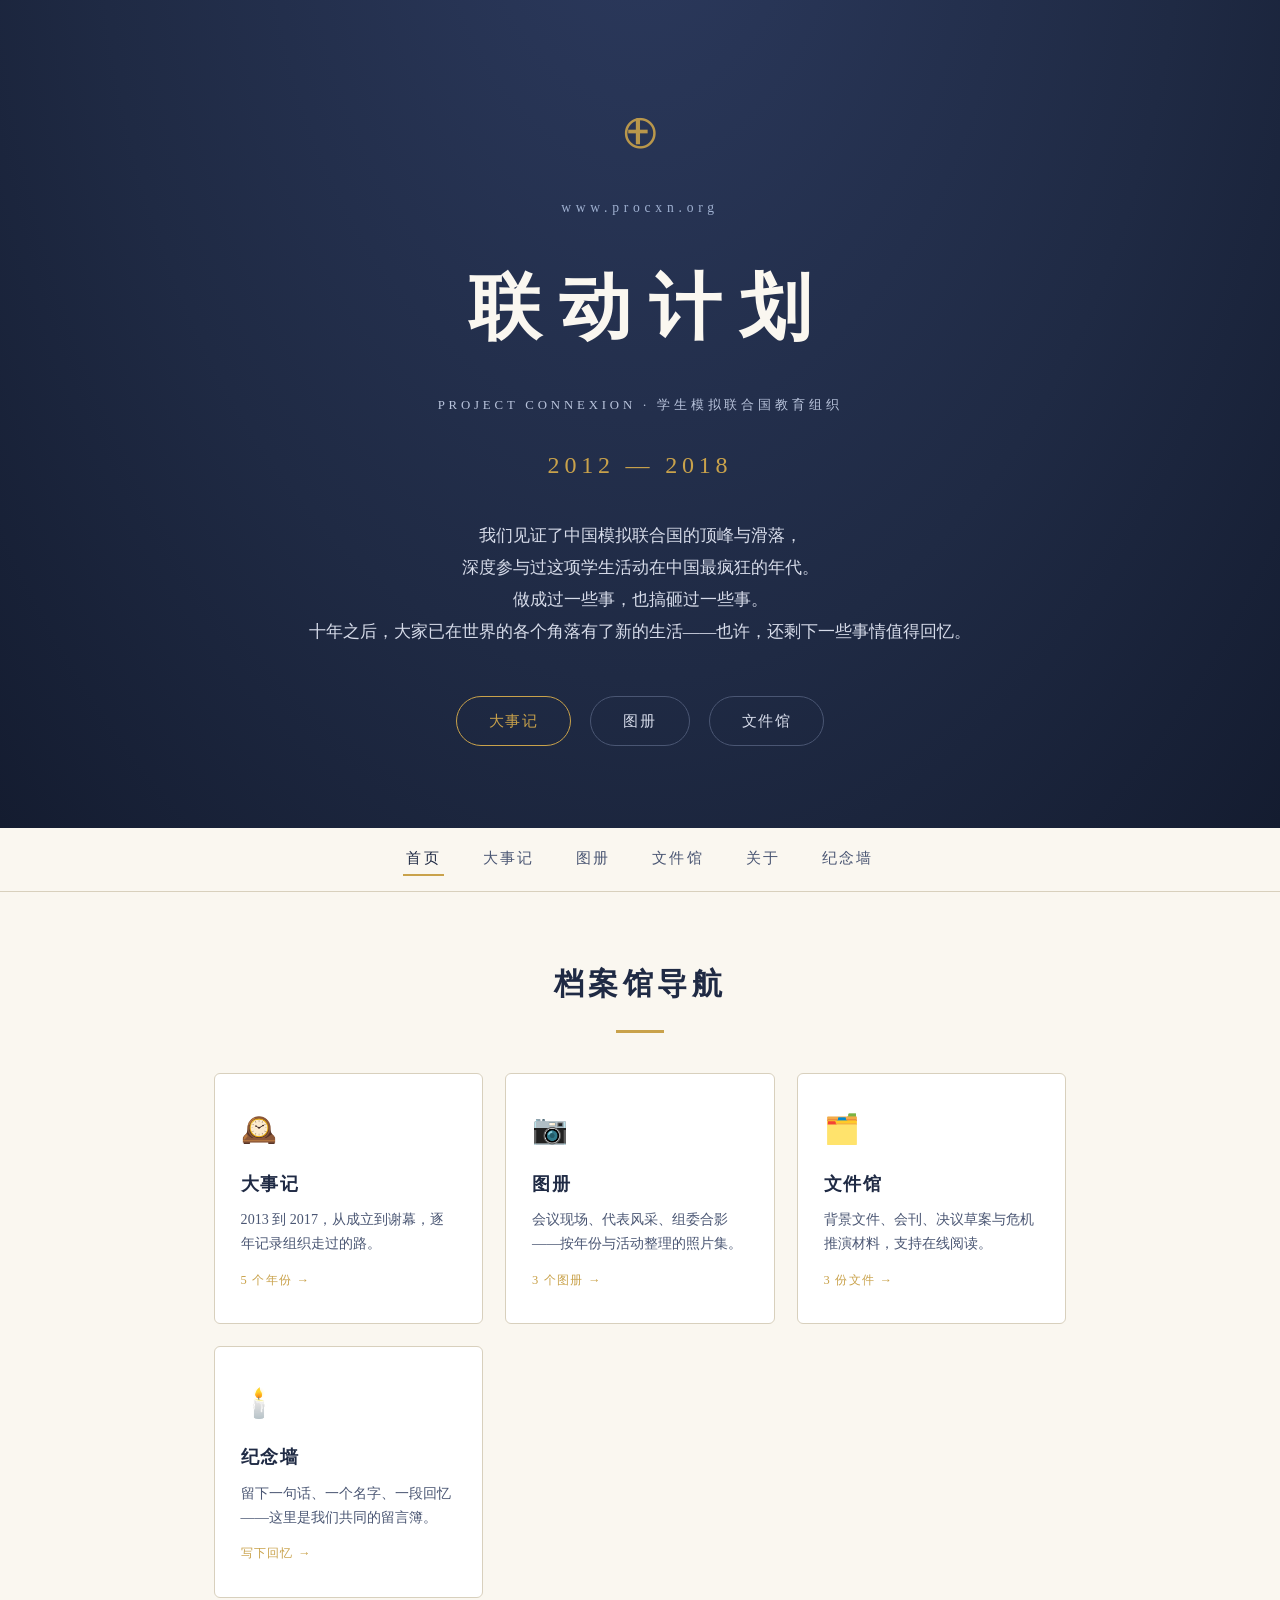
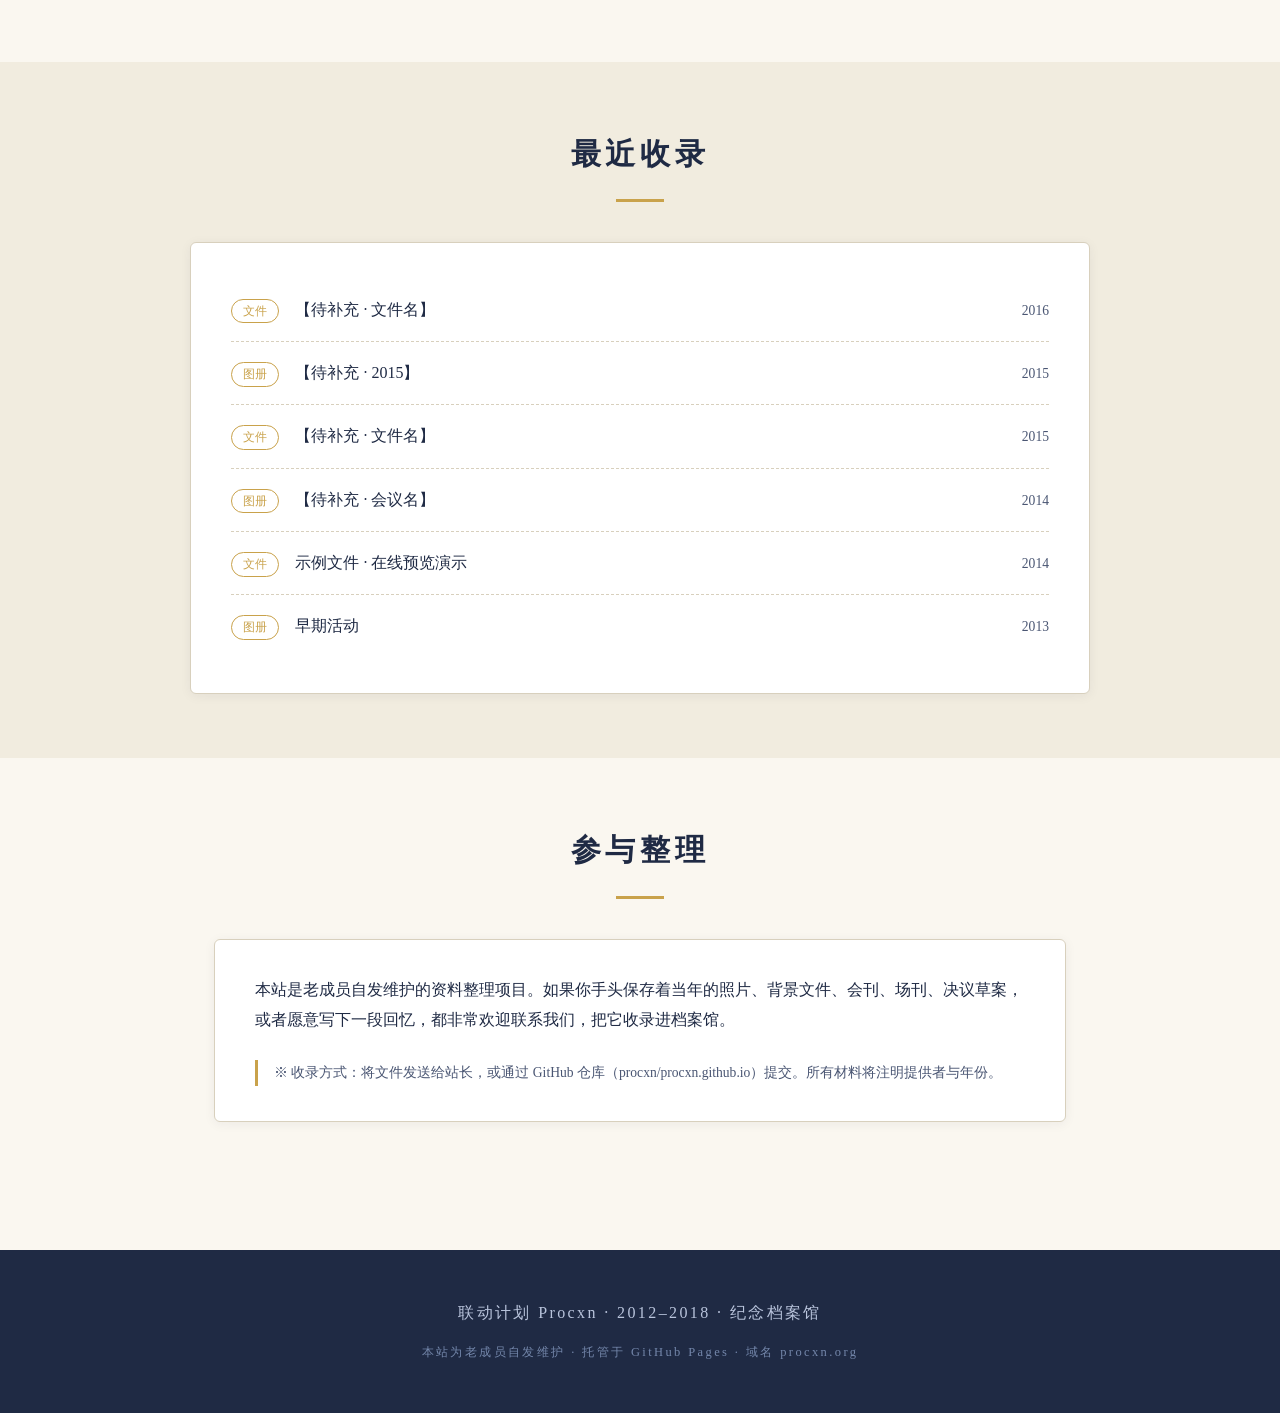
==== commit 3f78dd62: "content: 修正为 Project Connexion，活跃年代 2012-2018，重写首页题记与组织介绍" ====
--- a/index.html
+++ b/index.html
@@ -3,8 +3,8 @@
 <head>
 <meta charset="UTF-8">
 <meta name="viewport" content="width=device-width, initial-scale=1.0">
-<title>联动计划 Procxn · 2013–2017 纪念档案馆</title>
-<meta name="description" content="联动计划（procxn.org）——国内学生模拟联合国教育组织的纪念档案馆：大事记、图册、历史文件与纪念墙。">
+<title>联动计划 Procxn · 2012–2018 纪念档案馆</title>
+<meta name="description" content="联动计划（Project Connexion，procxn.org）——国内学生模拟联合国教育组织的纪念档案馆，纪念 2012–2018 年间我们一起见证与经历的一切。">
 <link rel="icon" href="data:image/svg+xml,%3Csvg xmlns='http://www.w3.org/2000/svg' viewBox='0 0 100 100'%3E%3Ccircle cx='50' cy='50' r='46' fill='%231f2a44'/%3E%3Ctext x='50' y='63' font-size='42' text-anchor='middle' fill='%23e8c979' font-family='Georgia,serif'%3EP%3C/text%3E%3C/svg%3E">
 <link rel="stylesheet" href="style.css">
 </head>
@@ -15,9 +15,9 @@
     <div class="emblem" aria-hidden="true">⊕</div>
     <p class="hero-domain">www.procxn.org</p>
     <h1>联动计划</h1>
-    <p class="hero-sub">PROCESSED&nbsp;LINKAGE&nbsp;·&nbsp;学生模拟联合国教育组织</p>
-    <p class="hero-years">2013 — 2017</p>
-    <p class="hero-epitaph">十年之后，这里仍留有我们一起写下的决议草案、<br>熬过的危机之夜、与未曾说尽的道别。</p>
+    <p class="hero-sub">PROJECT&nbsp;CONNEXION&nbsp;·&nbsp;学生模拟联合国教育组织</p>
+    <p class="hero-years">2012 — 2018</p>
+    <p class="hero-epitaph">我们见证了中国模拟联合国的顶峰与滑落，<br>深度参与过这项学生活动在中国最疯狂的年代。<br>做成过一些事，也搞砸过一些事。<br>十年之后，大家已在世界的各个角落有了新的生活——也许，还剩下一些事情值得回忆。</p>
     <div class="hero-actions">
       <a class="hero-cta" href="timeline.html">大事记</a>
       <a class="btn-line" href="gallery.html">图册</a>
@@ -85,7 +85,7 @@
 </main>
 
 <footer class="footer">
-  <p>联动计划 Procxn · 2013–2017 · 纪念档案馆</p>
+  <p>联动计划 Procxn · 2012–2018 · 纪念档案馆</p>
   <p class="footer-small">本站为老成员自发维护 · 托管于 GitHub Pages · 域名 procxn.org</p>
 </footer>
 
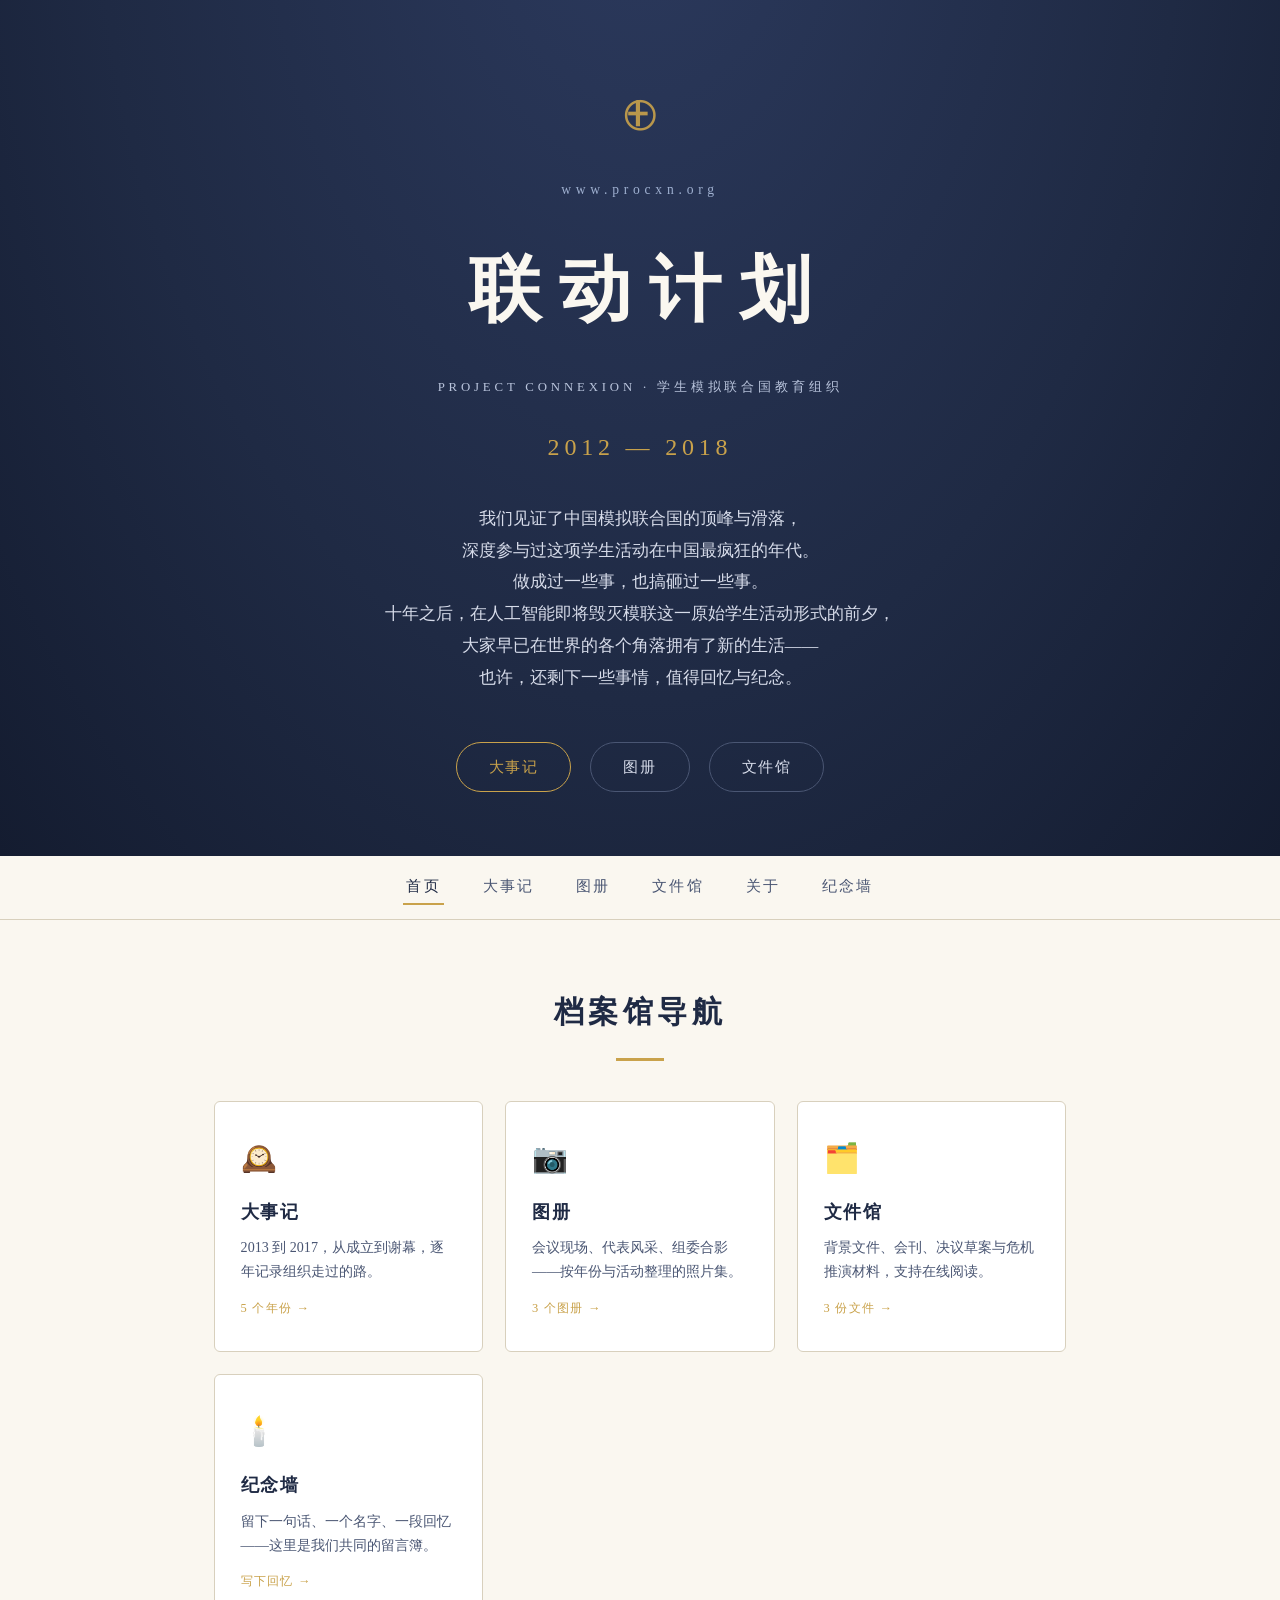
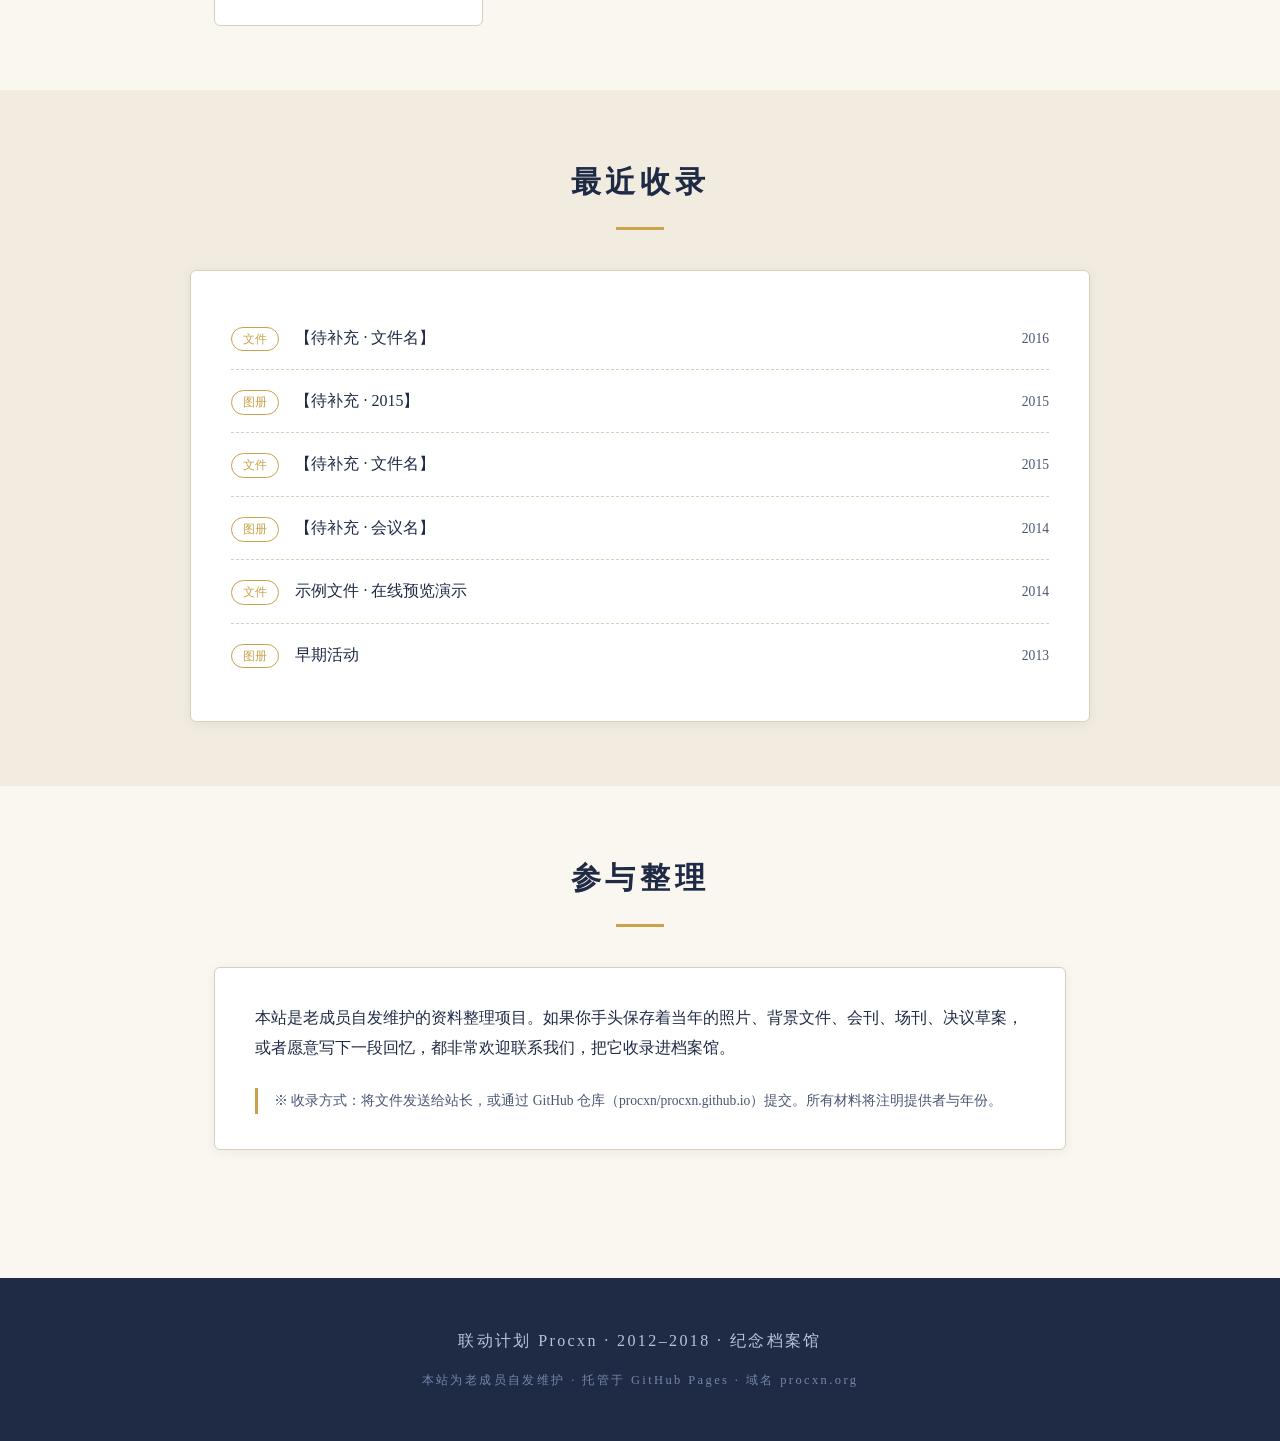
==== commit f3f60af3: "content: 题记增补人工智能时代的注脚——值得回忆与纪念" ====
--- a/index.html
+++ b/index.html
@@ -17,7 +17,7 @@
     <h1>联动计划</h1>
     <p class="hero-sub">PROJECT&nbsp;CONNEXION&nbsp;·&nbsp;学生模拟联合国教育组织</p>
     <p class="hero-years">2012 — 2018</p>
-    <p class="hero-epitaph">我们见证了中国模拟联合国的顶峰与滑落，<br>深度参与过这项学生活动在中国最疯狂的年代。<br>做成过一些事，也搞砸过一些事。<br>十年之后，大家已在世界的各个角落有了新的生活——也许，还剩下一些事情值得回忆。</p>
+    <p class="hero-epitaph">我们见证了中国模拟联合国的顶峰与滑落，<br>深度参与过这项学生活动在中国最疯狂的年代。<br>做成过一些事，也搞砸过一些事。<br>十年之后，在人工智能即将毁灭模联这一原始学生活动形式的前夕，<br>大家早已在世界的各个角落拥有了新的生活——<br>也许，还剩下一些事情，值得回忆与纪念。</p>
     <div class="hero-actions">
       <a class="hero-cta" href="timeline.html">大事记</a>
       <a class="btn-line" href="gallery.html">图册</a>
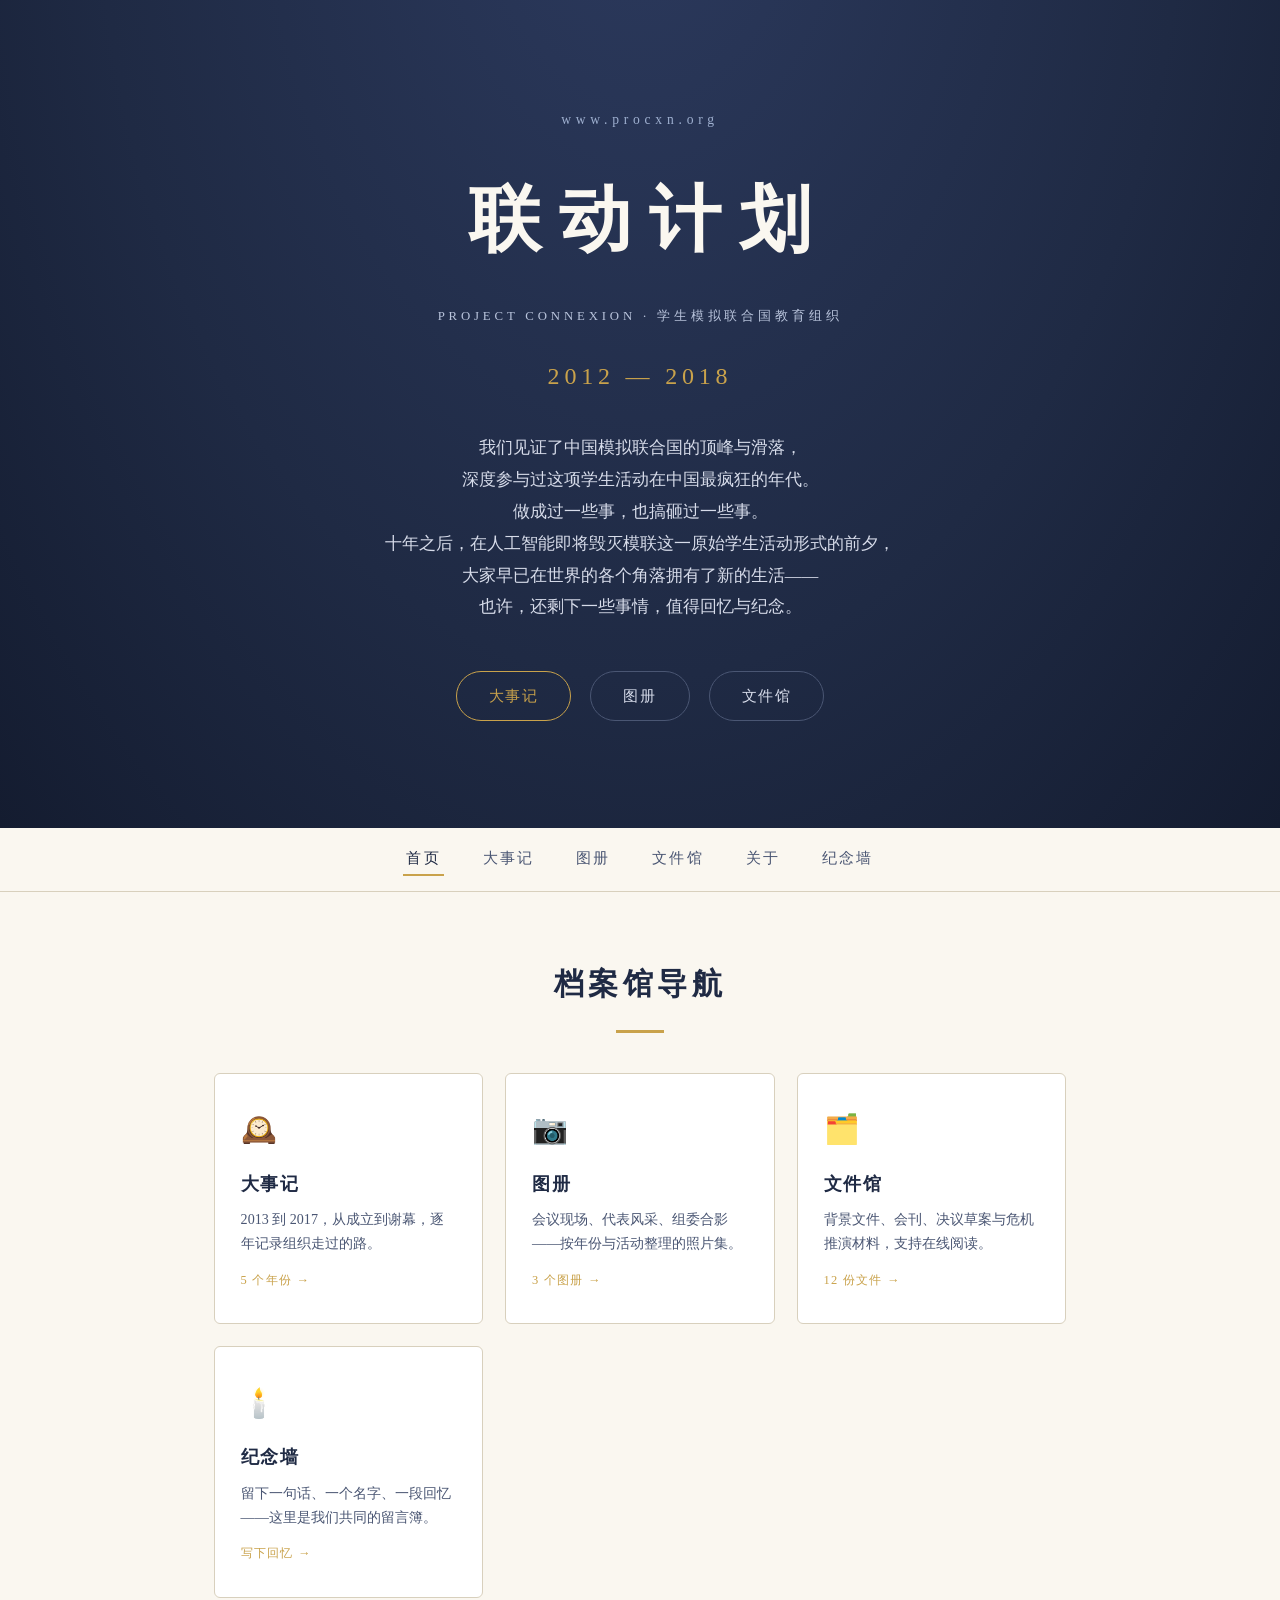
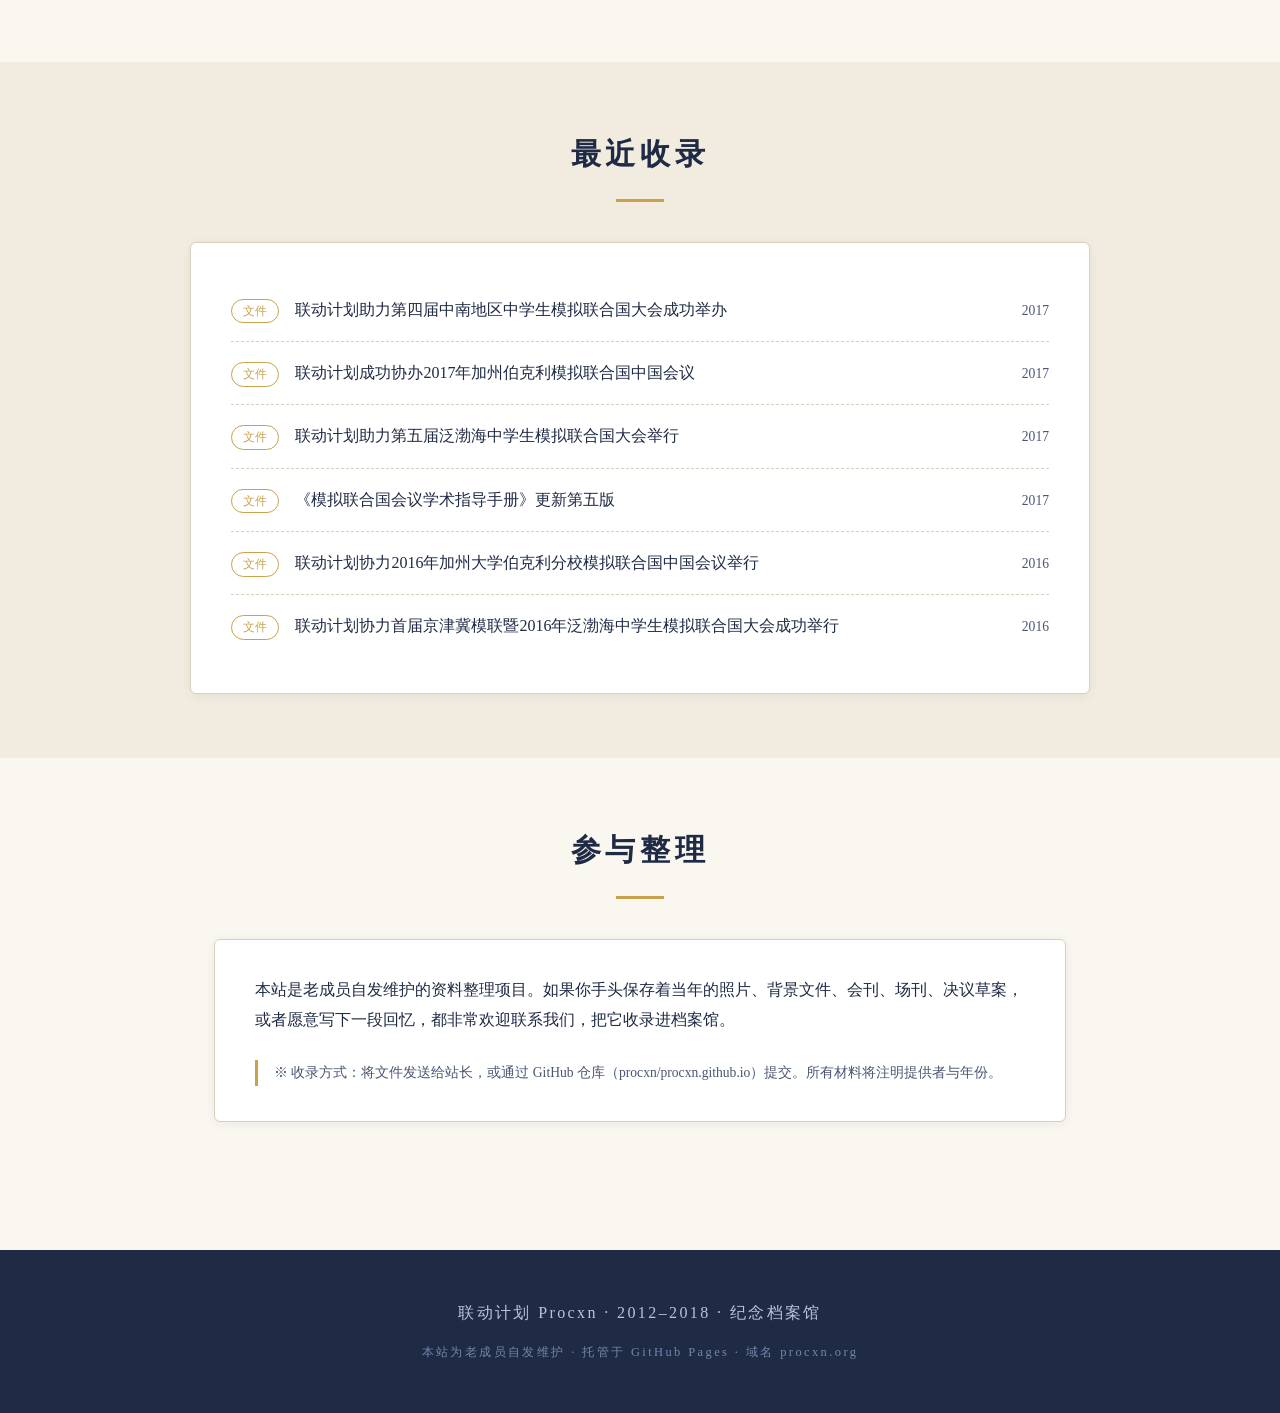
==== commit 4f438308: "style: 移除首页首屏的⊕徽记" ====
--- a/index.html
+++ b/index.html
@@ -12,7 +12,6 @@
 
 <header class="hero">
   <div class="hero-inner">
-    <div class="emblem" aria-hidden="true">⊕</div>
     <p class="hero-domain">www.procxn.org</p>
     <h1>联动计划</h1>
     <p class="hero-sub">PROJECT&nbsp;CONNEXION&nbsp;·&nbsp;学生模拟联合国教育组织</p>
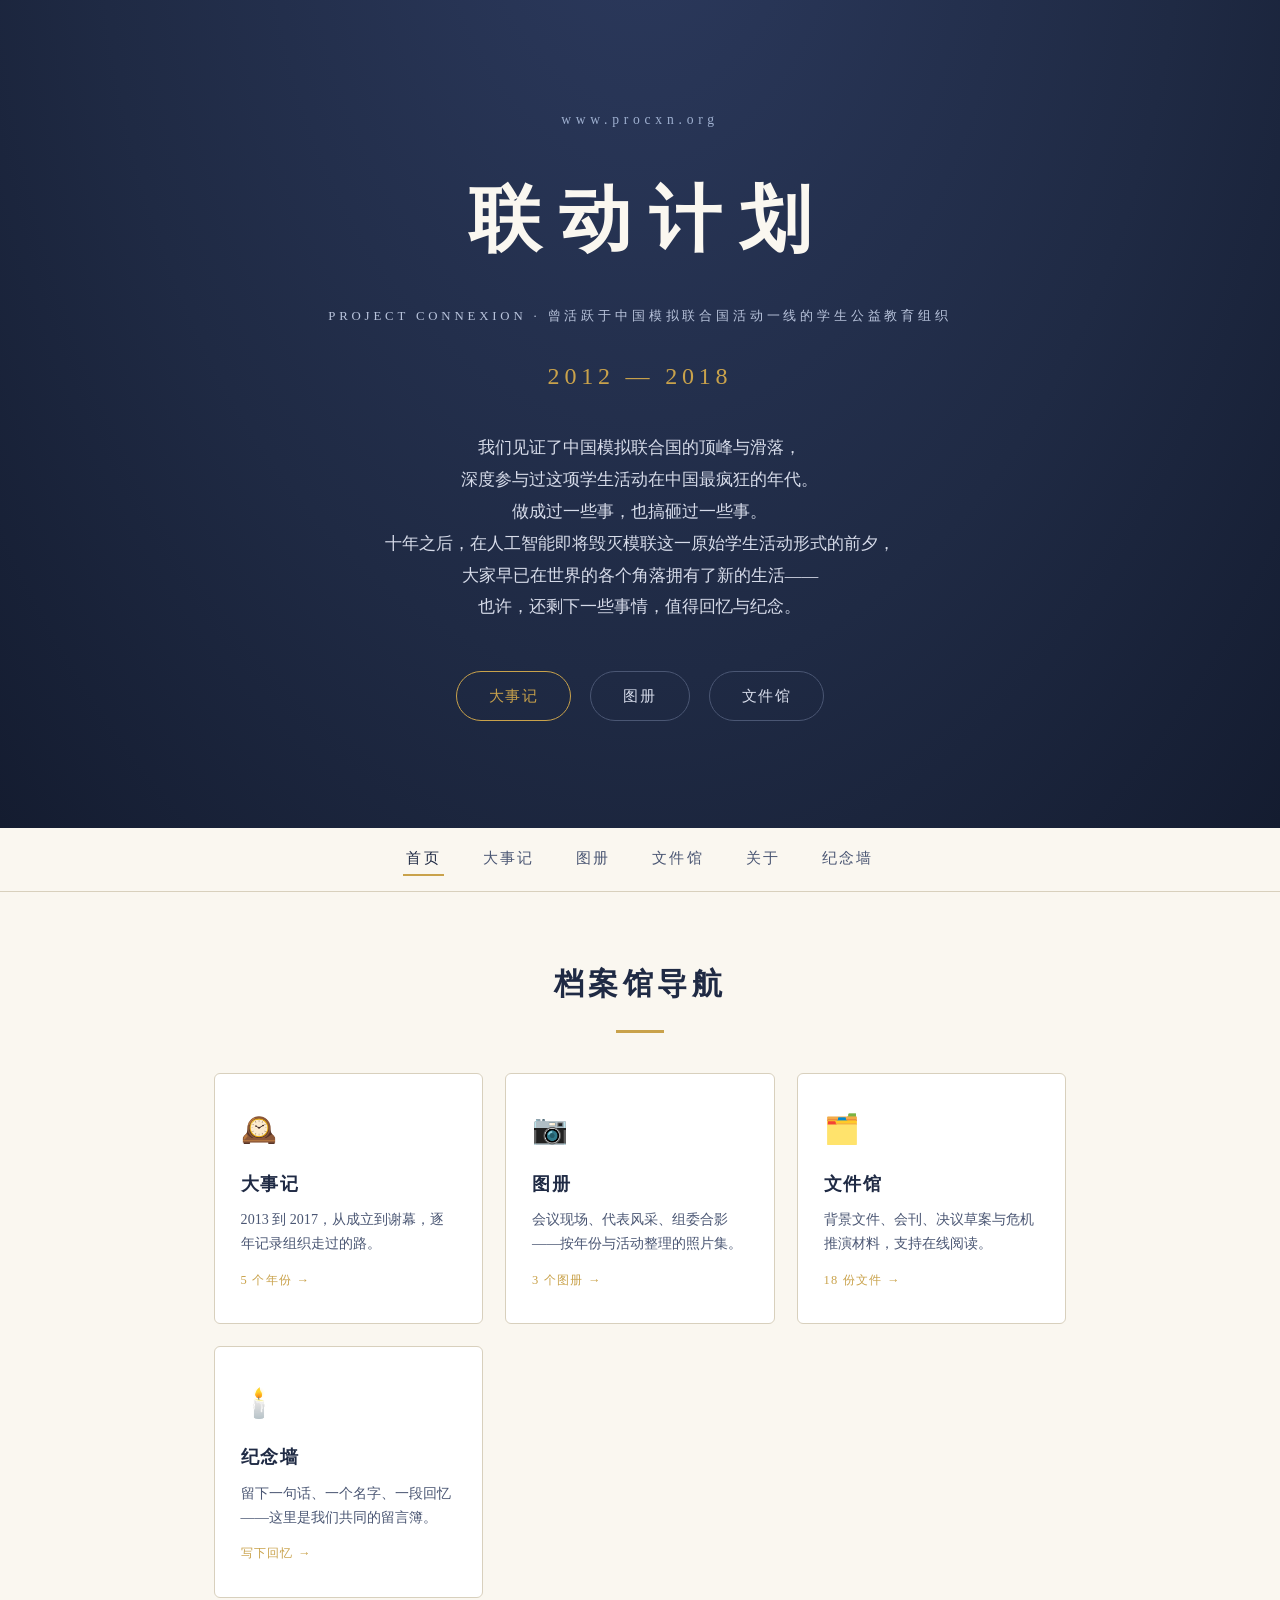
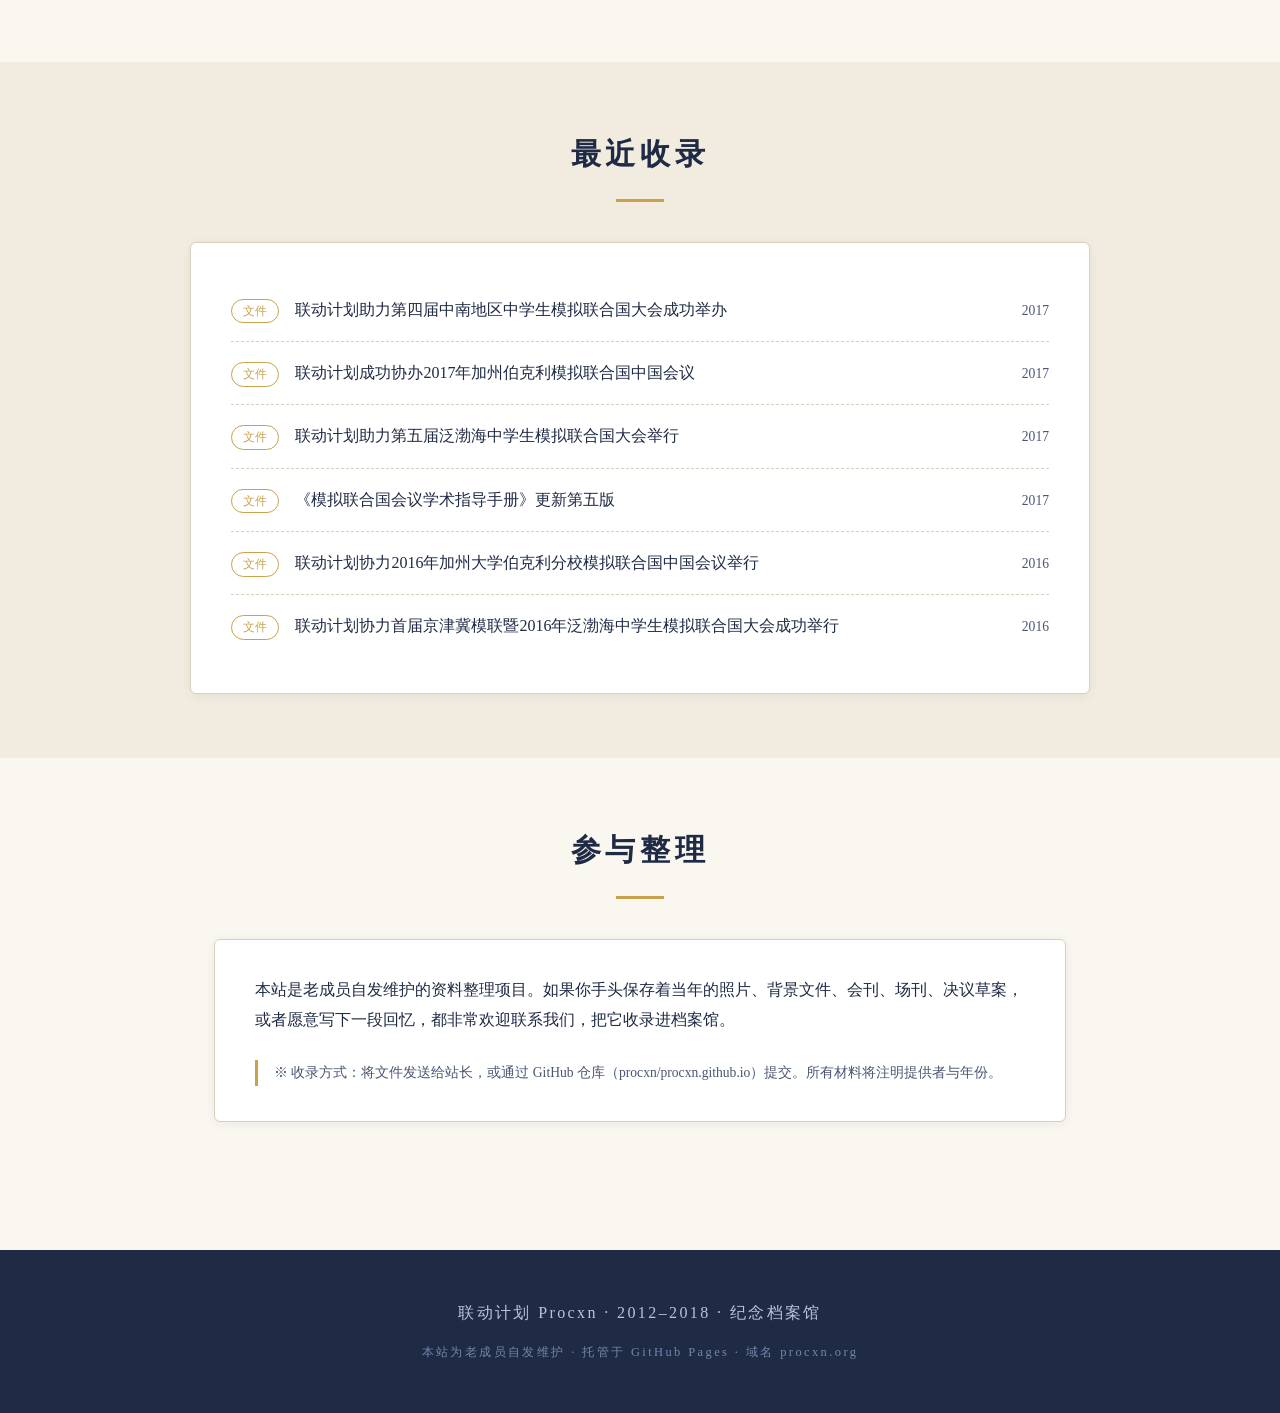
==== commit af5119b4: "content: 首页副标改为曾活跃于中国模拟联合国活动一线的学生公益教育组织" ====
--- a/index.html
+++ b/index.html
@@ -14,7 +14,7 @@
   <div class="hero-inner">
     <p class="hero-domain">www.procxn.org</p>
     <h1>联动计划</h1>
-    <p class="hero-sub">PROJECT&nbsp;CONNEXION&nbsp;·&nbsp;学生模拟联合国教育组织</p>
+    <p class="hero-sub">PROJECT&nbsp;CONNEXION&nbsp;·&nbsp;曾活跃于中国模拟联合国活动一线的学生公益教育组织</p>
     <p class="hero-years">2012 — 2018</p>
     <p class="hero-epitaph">我们见证了中国模拟联合国的顶峰与滑落，<br>深度参与过这项学生活动在中国最疯狂的年代。<br>做成过一些事，也搞砸过一些事。<br>十年之后，在人工智能即将毁灭模联这一原始学生活动形式的前夕，<br>大家早已在世界的各个角落拥有了新的生活——<br>也许，还剩下一些事情，值得回忆与纪念。</p>
     <div class="hero-actions">
